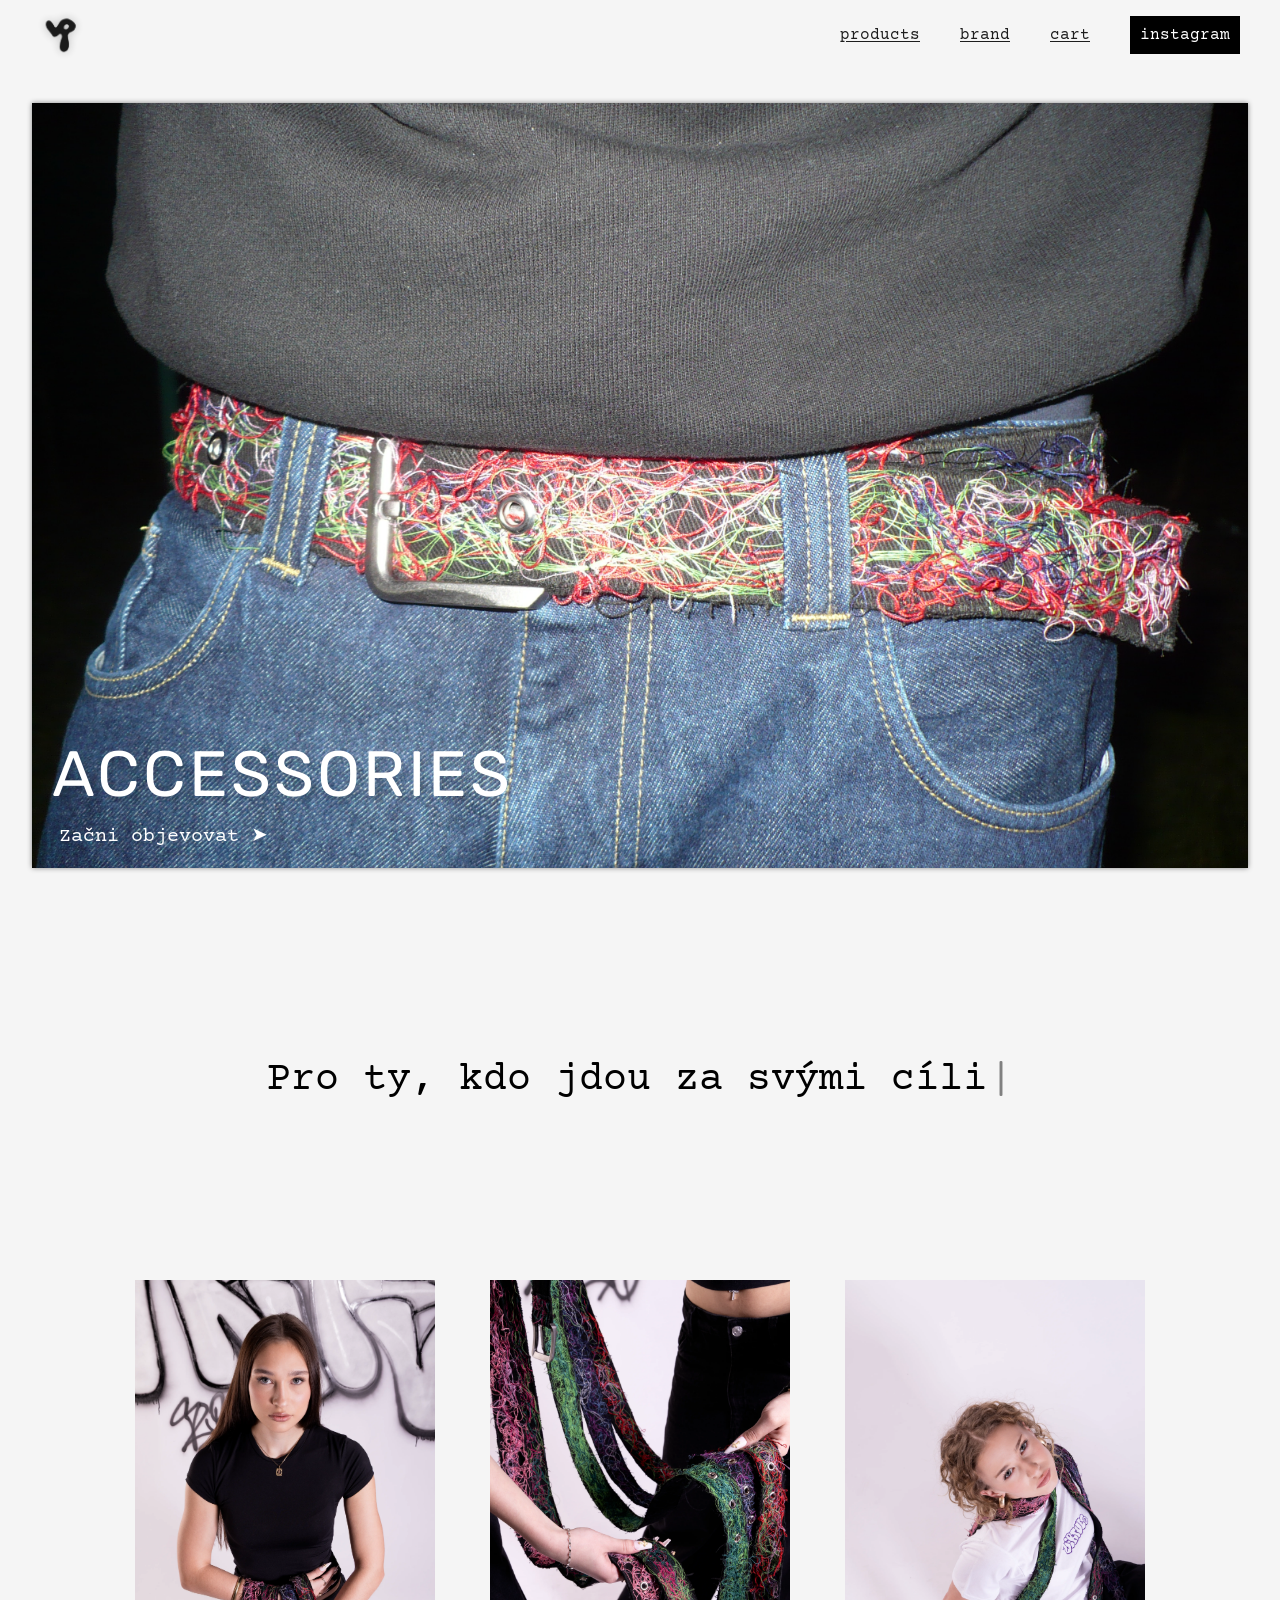
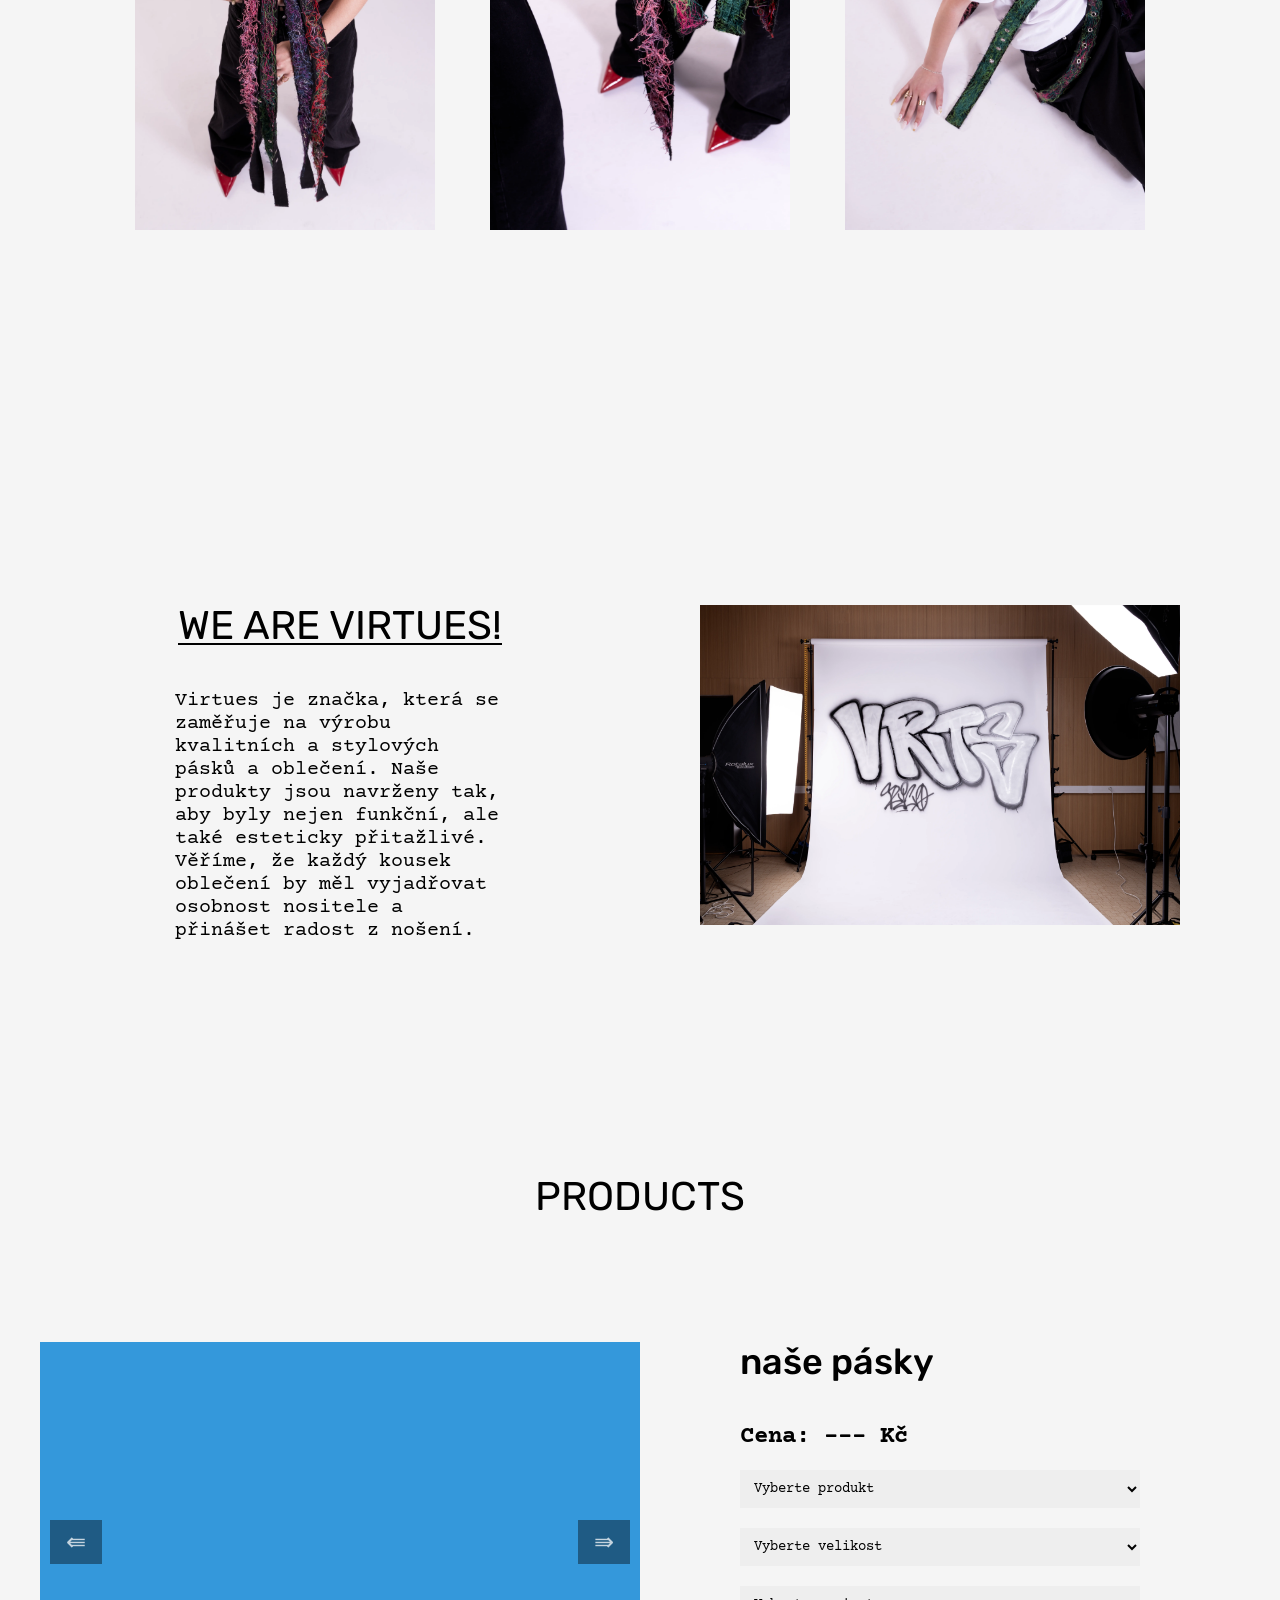
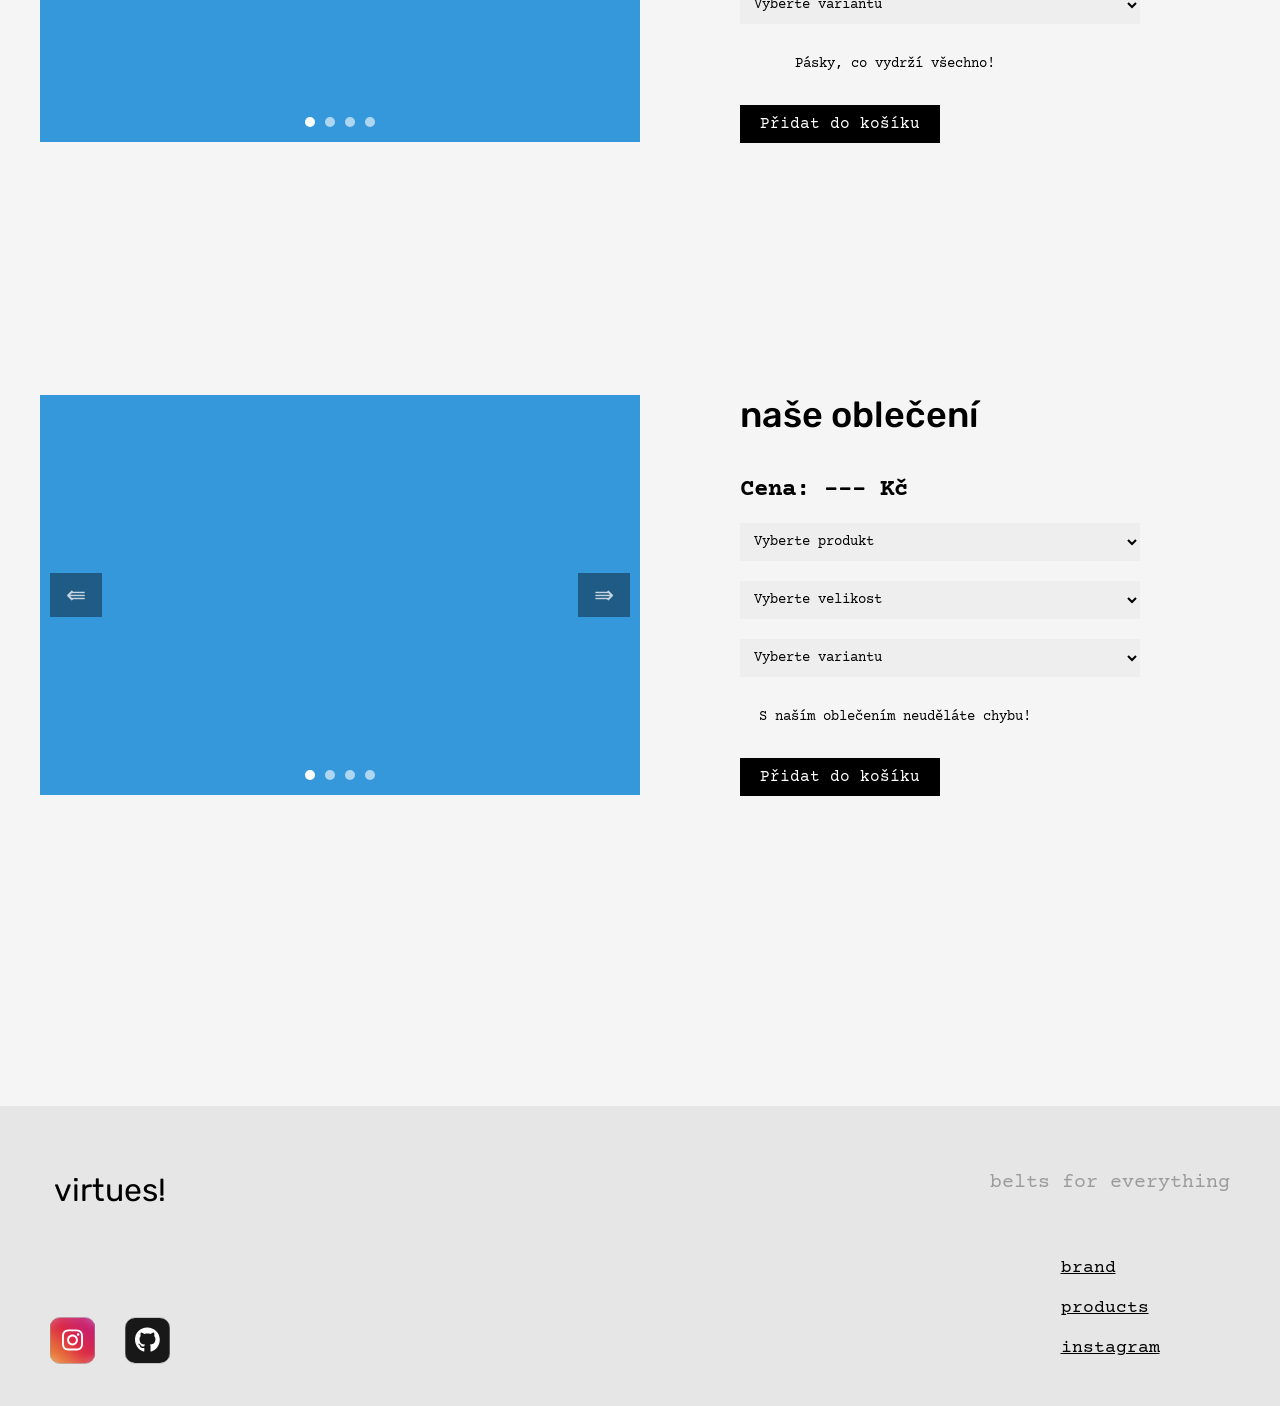
==== index.html @ 1f906133 "dfdfas" ====
<!DOCTYPE html>
<html lang="en">
  <head>
    <meta charset="UTF-8" />
    <meta name="viewport" content="width=device-width, initial-scale=1.0" />
    <link rel="preconnect" href="https://fonts.googleapis.com" />
    <link rel="preconnect" href="https://fonts.gstatic.com" crossorigin />
    <link
      href="https://fonts.googleapis.com/css2?family=Courier+Prime:ital,wght@0,400;0,700;1,400;1,700&family=Rubik:ital,wght@0,300..900;1,300..900&display=swap"
      rel="stylesheet"
    />
    <link rel="stylesheet" href="style.css" />
    <link rel="stylesheet" href="response.css" />
    <title>vrts</title>
  </head>
  <body>
    <nav>
      <ul>
        <li class="logo_nav">
          <a href="#">
            <img src="images/nav_logo.png" alt="nav_logo" />
          </a>
        </li>
        <div class="hamburger">
          <span></span><span></span><span></span>
          <input type="checkbox" name="" id="" />
        </div>
        <div class="links">
          <div>
            <li><a href="#products">products</a></li>
            <li><a href="#about_text">brand</a></li>
            <li><a href="cart.html">cart</a></li>
            <li class="nav_instagram">
              <a href="https://www.instagram.com/virtues.cloth/" target="_blank"
                >instagram</a
              >
            </li>
          </div>
        </div>
      </ul>
    </nav>

    <div class="hero">
      <div class="hero_content">
        <h1>ACCESSORIES</h1>
        <a href="#">Začni objevovat ➤ </a>
      </div>
    </div>

    <div id="typewriter-container">
      <span id="typewriter"></span><span id="cursor">|</span>
    </div>

    <div class="photos">
      <div class="photos_items">
        <div class="item item1">
          <link rel="preload" as="image" href="/images/photos2.webp" />
        </div>
        <div class="item item2">
          <link rel="preload" as="image" href="/images/photos1.webp" />
        </div>
        <div class="item item3">
          <link rel="preload" as="image" href="/images/photos3.webp" />
        </div>
      </div>
    </div>

    <div class="about" id="about_text">
      <div class="about_text">
        <h2>WE ARE VIRTUES!</h2>
        <p>
          Virtues je značka, která se zaměřuje na výrobu kvalitních a stylových
          pásků a oblečení. Naše produkty jsou navrženy tak, aby byly nejen
          funkční, ale také esteticky přitažlivé. Věříme, že každý kousek
          oblečení by měl vyjadřovat osobnost nositele a přinášet radost z
          nošení.
        </p>
      </div>
      <div class="about_photo">
        <img src="images/about1.webp" alt="about_img">
      </div>
    </div>

    <div class="products" id="products">
      <h2>PRODUCTS</h2>

      <!-- PRODUCT 1: ACCESORIES -->
      <div class="product_card">
        <div class="carousel-wrapper">
          <div class="acc_carousel">
            <div class="acc_photo acc_photo1"></div>
            <div class="acc_photo acc_photo2"></div>
            <div class="acc_photo acc_photo3"></div>
            <div class="acc_photo acc_photo4"></div>
          </div>

          <button class="acc-carousel-btn prev">⇚</button>
          <button class="acc-carousel-btn next">⇛</button>

          <div class="acc-carousel-dots"></div>
        </div>

        <form class="accessories_others">
          <h3>naše pásky</h3>
          <h4><strong>Cena:</strong> --- Kč</h4>

          <select class="select" required>
            <option value="" disabled selected hidden>Vyberte produkt</option>
            <option value="Pásek 1">Pásek 1</option>
            <option value="Pásek 2">Pásek 2</option>
          </select>

          <select class="select" required>
            <option value="" disabled selected hidden>Vyberte velikost</option>
            <option value="s">S</option>
            <option value="m">M</option>
            <option value="l">L</option>
          </select>

          <select class="select" required>
            <option value="" disabled selected hidden>Vyberte variantu</option>
            <option value="cerna">Černá</option>
            <option value="">Bílá</option>
            <option value="">Speciál</option>
          </select>

          <p>Pásky, co vydrží všechno!</p>

          <button class="add_to_cart" type="submit">Přidat do košíku</button>
        </form>
      </div>

      <!-- PRODUCT 2: CLOTHES -->
      <div class="product_card">
        <div class="carousel-wrapper">
          <div class="cloth_carousel">
            <div class="cloth_photo cloth_photo1"></div>
            <div class="cloth_photo cloth_photo2"></div>
            <div class="cloth_photo cloth_photo3"></div>
            <div class="cloth_photo cloth_photo4"></div>
          </div>

          <button class="cloth-carousel-btn prev">⇚</button>
          <button class="cloth-carousel-btn next">⇛</button>

          <div class="cloth-carousel-dots"></div>
        </div>

        <form class="accessories_others">
          <h3>naše oblečení</h3>
          <h4><strong>Cena:</strong> --- Kč</h4>

          <select class="select" required>
            <option value="" disabled selected hidden>Vyberte produkt</option>
            <option value="Tričko 1">Tričko 1</option>
            <option value="Mikina 1">Mikina 1</option>
          </select>

          <select class="select" required>
            <option value="" disabled selected hidden>Vyberte velikost</option>
            <option value="s">S</option>
            <option value="m">M</option>
            <option value="l">L</option>
          </select>

          <select class="select" required>
            <option value="" disabled selected hidden>Vyberte variantu</option>
            <option value="cerna">Černá</option>
            <option value="bila">Bílá</option>
            <option value="special">Speciál</option>
          </select>

          <p>S naším oblečením neuděláte chybu!</p>

          <button class="add_to_cart" type="submit">Přidat do košíku</button>
        </form>
      </div>
    </div>

    <a href="cart.html" class="cart" id="cart">
      <div class="cart_icon">
        <img src="images/shopping_basket.svg" alt="shopping_cart" />
      </div>
      <div class="cart_counter" id="cartCounter">0 položek</div>
    </a>

    <footer>
      <div class="footer_left">
        <h1>virtues!</h1>
        <div class="footer_left_socials">

          <a href="https://www.instagram.com/virtues.cloth/" class="Btn" target="_blank">
            <span class="svgContainer">
              <svg fill="white" class="svgIcon" viewBox="0 0 448 512" height="1.5em" xmlns="http://www.w3.org/2000/svg"><path d="M224.1 141c-63.6 0-114.9 51.3-114.9 114.9s51.3 114.9 114.9 114.9S339 319.5 339 255.9 287.7 141 224.1 141zm0 189.6c-41.1 0-74.7-33.5-74.7-74.7s33.5-74.7 74.7-74.7 74.7 33.5 74.7 74.7-33.6 74.7-74.7 74.7zm146.4-194.3c0 14.9-12 26.8-26.8 26.8-14.9 0-26.8-12-26.8-26.8s12-26.8 26.8-26.8 26.8 12 26.8 26.8zm76.1 27.2c-1.7-35.9-9.9-67.7-36.2-93.9-26.2-26.2-58-34.4-93.9-36.2-37-2.1-147.9-2.1-184.9 0-35.8 1.7-67.6 9.9-93.9 36.1s-34.4 58-36.2 93.9c-2.1 37-2.1 147.9 0 184.9 1.7 35.9 9.9 67.7 36.2 93.9s58 34.4 93.9 36.2c37 2.1 147.9 2.1 184.9 0 35.9-1.7 67.7-9.9 93.9-36.2 26.2-26.2 34.4-58 36.2-93.9 2.1-37 2.1-147.8 0-184.8zM398.8 388c-7.8 19.6-22.9 34.7-42.6 42.6-29.5 11.7-99.5 9-132.1 9s-102.7 2.6-132.1-9c-19.6-7.8-34.7-22.9-42.6-42.6-11.7-29.5-9-99.5-9-132.1s-2.6-102.7 9-132.1c7.8-19.6 22.9-34.7 42.6-42.6 29.5-11.7 99.5-9 132.1-9s102.7-2.6 132.1 9c19.6 7.8 34.7 22.9 42.6 42.6 11.7 29.5 9 99.5 9 132.1s2.7 102.7-9 132.1z"></path></svg>
            </span>
            <span class="BG"></span>
          </a>

          <a href="#" class="social-link">
            <span class="icon-wrapper">
            <svg fill="white" viewBox="0 0 496 512" height="1.6em">
            <path d="M165.9 397.4c0 2-2.3 3.6-5.2 3.6-3.3.3-5.6-1.3-5.6-3.6 0-2 2.3-3.6 5.2-3.6 3-.3 5.6 1.3 5.6 3.6zm-31.1-4.5c-.7 2 1.3 4.3 4.3 4.9 2.6 1 5.6 0 6.2-2s-1.3-4.3-4.3-5.2c-2.6-.7-5.5.3-6.2 2.3zm44.2-1.7c-2.9.7-4.9 2.6-4.6 4.9.3 2 2.9 3.3 5.9 2.6 2.9-.7 4.9-2.6 4.6-4.6-.3-1.9-3-3.2-5.9-2.9zM244.8 8C106.1 8 0 113.3 0 252c0 110.9 69.8 205.8 169.5 239.2 12.8 2.3 17.3-5.6 17.3-12.1 0-6.2-.3-40.4-.3-61.4 0 0-70 15-84.7-29.8 0 0-11.4-29.1-27.8-36.6 0 0-22.9-15.7 1.6-15.4 0 0 24.9 2 38.6 25.8 21.9 38.6 58.6 27.5 72.9 20.9 2.3-16 8.8-27.1 16-33.7-55.9-6.2-112.3-14.3-112.3-110.5 0-27.5 7.6-41.3 23.6-58.9-2.6-6.5-11.1-33.3 2.6-67.9 20.9-6.5 69 27 69 27 20-5.6 41.5-8.5 62.8-8.5s42.8 2.9 62.8 8.5c0 0 48.1-33.6 69-27 13.7 34.7 5.2 61.4 2.6 67.9 16 17.7 25.8 31.5 25.8 58.9 0 96.5-58.9 104.2-114.8 110.5 9.2 7.9 17 22.9 17 46.4 0 33.7-.3 75.4-.3 83.6 0 6.5 4.6 14.4 17.3 12.1C428.2 457.8 496 362.9 496 252 496 113.3 383.5 8 244.8 8zM97.2 352.9c-1.3 1-1 3.3.7 5.2 1.6 1.6 3.9 2.3 5.2 1 1.3-1 1-3.3-.7-5.2-1.6-1.6-3.9-2.3-5.2-1zm-10.8-8.1c-.7 1.3.3 2.9 2.3 3.9 1.6 1 3.6.7 4.3-.7.7-1.3-.3-2.9-2.3-3.9-2-.6-3.6-.3-4.3.7zm32.4 35.6c-1.6 1.3-1 4.3 1.3 6.2 2.3 2.3 5.2 2.6 6.5 1 1.3-1.3.7-4.3-1.3-6.2-2.2-2.3-5.2-2.6-6.5-1zm-11.4-14.7c-1.6 1-1.6 3.6 0 5.9 1.6 2.3 4.3 3.3 5.6 2.3 1.6-1.3 1.6-3.9 0-6.2-1.4-2.3-4-3.3-5.6-2z"></path>
            </svg>
            </span>
            <span class="background-accent"></span>
          </a>


        </div>
      </div>

      <div class="footer_right">
        <h2>belts for everything</h2>

        <div class="footer_right_links">
          <a href="#">brand</a>
          <a href="#">products</a>
          <a href="https://www.instagram.com/virtues.cloth/">instagram</a>
        </div>
      </div>
    </footer>

  <script src="scripts/script.js"></script>
  </body>
</html>
---- style.css ----
html {
    scroll-behavior: smooth;
    scroll-padding-top: 250px;
}

body {
    margin: 0;
    padding: 0;
    box-sizing: border-box;
    background-color: #f5f5f5;
    font-family: "Courier Prime", monospace;
    overflow-x: hidden;
    z-index: 998;
    user-select: none;
}

nav {
  display: flex;
  align-items: center;
  position: fixed;
  width: 100%;
  height: 70px;
  z-index: 999;
  background-color: #f5f5f5; 
  transition: background-color 0.3s ease;   
}


nav ul {
    display: flex;
    align-items: center;
    justify-content: space-between;
    gap: 40px;
    list-style: none;
    width: 100%;
    padding: 10px 20px;
    margin-right: 20px;
    margin-left: 20px;
}

nav ul > .links > div {
    display: flex;
    align-items: center;
    gap: 40px;
    list-style: none;
}


nav ul > .hamburger {
    flex-direction: column;
    gap: 4px;
    width: 30px;
    align-items: center;
    display: none;
    position: relative;
}

nav ul > .hamburger > span {
    height: 2px;
    width:100%;
    background-color: #000;
    border-radius: 1px;
    transition: all .45s ease;
}

nav ul > .hamburger:has(input:checked) > span:first-child {
    transform: translateY(6px) rotate(135deg);
}

nav ul > .hamburger:has(input:checked) > span:nth-child(2) {
    width: 0px;
    opacity: 0;
}

nav ul > .hamburger:has(input:checked) > span:nth-child(3) {
    transform: translateY(-6px) rotate(-135deg);
    opacity: 0.8;
}

nav ul > .hamburger > input {
    position: absolute;
    top:0;left:0;height: 100%;width: 100%;
    opacity: 0;
}

.hamburger:has(input:checked) ~ .links {
    max-height: 100vh;
}

nav li a {
    color: #1d1d1d;
    font-size: 1rem;
    text-decoration-thickness: 1px;
    text-underline-offset: 2px;
}

nav li a:hover {
    color: #222;
    transition: 0.3s ease-in-out;
}

.logo_nav img {
    width: 45px;
    height: 45px;
    opacity: 0.9;
    filter: drop-shadow(0 0 5px rgba(0, 0, 0, 0.24));
}

.logo_nav img:hover {
    opacity: 1;
    transition: 0.5s ease;
    filter: drop-shadow(0 0 5px rgba(0, 0, 0, 0.594));
}

.nav_instagram a {
    background-color: black;
    color: white;
    text-decoration: none;
    padding: 10px;
}

.nav_instagram a:hover {
    background-color: #222;
    color: #fff;
    transition: 0.3s ease-in-out;
}


.hero {
    height: 100vh;
    width: 100%;
    display: flex;
    flex-direction: column;
    align-items: center;
    justify-content: center;
}

.hero_content {
    background: url("/images/hero.JPG");
    height: 85vh;
    width: 95%;
    margin-top: 70px;
    background-size: cover;
    background-repeat: no-repeat;
    background-position: center;
    display: flex;
    flex-direction: column;
    justify-content: end;
    gap: 10px;
    animation-name: fadeIn_up;
    animation-timing-function: ease;
    animation-duration: 1s;
    box-shadow: 0 0px 5px rgba(0, 0, 0, 0.459);
    z-index: 2;
    position: relative;
}

.hero_content h1 {
    color: white;
    text-shadow: 5px 5px 5px rgba(0, 0, 0, 0.148);
    font-size: 64px;
    margin-top: 20px;
    margin-left: 20px;
    margin-bottom: 0;
    font-family: "Rubik", sans-serif;
    font-weight: 400;
    letter-spacing: 3px;
}

.hero_content a {
    position: relative;
    color: white;
    font-size: 20px;
    margin-left: 25px;
    padding-right: 2px;
    padding-left: 2px;
    text-decoration: none;
    font-family: "Courier Prime", monospace;
    font-weight: 400;
    margin-bottom: 20px;
    display: inline-block;
    width: fit-content;
}

.hero_content a::after {
    content: "";
    position: absolute;
    left: 0;
    bottom: -4px;
    width: 100%;
    height: 2px;
    background-color: white;
    transform: scaleX(0);
    transform-origin: left;
    transition: transform 0.3s ease;
}

.hero_content a:hover::after {
    transform: scaleX(1);
}

@keyframes fadeIn_up {
    from {
        opacity: 0;
        transform: translateY(20px);
    }
    90% {
        opacity: 0.9;
        transform: translateY(0);
    }
    to {
        opacity: 1;
    }
}

#typewriter-container {
  font-size: 40px;
  white-space: pre;
  display: flex;
  align-items: center;
  justify-content: center;
  height: 40vh;
}

#cursor {
  margin-left: 2px;
  animation: blink 0.8s step-end infinite;
  user-select: none;
  color: gray;
}

.photos {
  display: flex;
  width: 100%;
  justify-content: center;
  align-items: center;
  margin-bottom: 200px;
}

.photos_items {
  display: flex;
  justify-content: center;
  align-items: center;
  gap: 55px;
  margin: 20px 0 20px 0;
}

.item {
  height: 800px;
  width: 500px;    
  transition: .3s ease;
  border: none;
}

.item:hover {
  box-shadow: 10px 10px 0 black;
  transform: translateY(-5px) translateX(-5px);
}

.item1 {
  background: url('images/photos2.webp');
  background-size: cover;
  background-position: center;
}

.item2 {
  background: url('/images/photos1.webp');
  background-size: cover;
  background-position: center;
}

.item3 {
  background: url('/images/photos3.webp');
  background-size: cover;
  background-position: center;
}

.about {
  display: flex;
  justify-content: center;
  align-items: center;
  height: 70vh;
  padding: 0 40px;
}

.about_text {
  flex: 1;
  width: 45%;
  display: flex;
  flex-direction: column;
  align-items: center;
  margin: 0;
}

.about_text p {
  width: 55%;
  font-size: 20px;
  position: relative;
}

.about_text h2 {
  font-family: "Rubik", sans-serif;
  font-weight: 400;
  font-size: 40px;
  margin-bottom: 20px;
  text-decoration: underline;
  text-decoration-thickness: 2px;
  text-underline-offset: 4px;
  position: relative;
}

.about_photo {
  flex: 1;
  width: 45%;
  z-index: 1;
  display: flex;
  justify-content: center;
  align-items: center;

}

.about_photo img {
  width: 80%;
  height: auto;
  z-index: 1;
}

.products {
  display: flex;
  flex-direction: column;
  align-items: center;
  padding: 60px 20px;
}

.products h2 {
  font-family: "Rubik", sans-serif;
  font-weight: 400;
  font-size: 40px;
  margin-bottom: 120px;
  text-align: center;
  position: relative;
  z-index: 1;
}

.product_card {
  display: flex;
  justify-content: space-around;
  align-items: center;
  flex-wrap: wrap;
  gap: 100px;
  width: 100%;
  max-width: 1200px;
  margin-bottom: 250px;
}

.carousel-wrapper {
  flex: 1 1 400px;
  overflow: hidden;
  position: relative;
}

.accessories_carousel {
  display: flex;
  transition: transform 0.5s ease-in-out;
  width: 400%;
}

.photo {
  flex: 0 0 100%;
  height: 400px;
  background-size: cover;
  background-position: center;
}

.photo1 { background-color: #3498db; }
.photo2 { background-color: #2ecc71; }
.photo3 { background-color: #e74c3c; }
.photo4 { background-color: #9b59b6; }

.carousel-btn {
  position: absolute;
  top: 50%;
  transform: translateY(-50%);
  font-size: 1.5em;
  color: rgba(255, 255, 255, 0.74);
  background: rgba(0, 0, 0, 0.4);
  border: none;
  padding: 0.5rem 1rem;
  cursor: pointer;
  z-index: 10;
}

.carousel-btn:hover {
    color: white;
    transition: .2s ease;
    background-color: rgba(0, 0, 0, 0.511);
}

.carousel-btn.prev { left: 10px; }
.carousel-btn.next { right: 10px; }


.carousel-dots {
  position: absolute;
  bottom: 10px;
  width: 100%;
  text-align: center;
  z-index: 10;
}

.carousel-dots span {
  display: inline-block;
  width: 10px;
  height: 10px;
  margin: 0 5px;
  background-color: rgba(255, 255, 255, 0.6);
  border-radius: 50%;
  cursor: pointer;
  transition: background-color 0.3s ease;
}

.carousel-dots span.active {
  background-color: white;
}

.accessories_others {
  flex: 1 1 300px;
  display: flex;
  flex-direction: column;
  gap: 20px;
  font-family: "Courier Prime", monospace;
}

.accessories_others h3 {
  font-family: "Rubik", sans-serif;
  font-size: 36px;
  font-weight: 500;
  text-transform: lowercase;
  text-decoration-thickness: 2px;
  text-underline-offset: 4px;
  margin: 0;
  margin-bottom: 20px;
}

.accessories_others h4 {
  font-size: 24px;
  font-weight: bold;
  margin: 0;
}

.accessories_others select {
  padding: 10px;
  background-color: #eee;
  border: none;
  font-size: 14px;
  font-family: "Courier Prime", monospace;
  max-width: 400px;
}

.accessories_others p {
  font-size: 14px;
  max-width: 300px;
  line-height: 1.5;
  margin: 0;
  margin: 10px 0 10px 5px;
  text-align: center;
}

.add_to_cart {
  background-color: black;
  color: white;
  font-family: "Courier Prime", monospace;
  font-size: 16px;
  padding: 10px 20px;
  border: none;
  cursor: pointer;
  width: fit-content;
  transition: background-color 0.3s ease;
}

.add_to_cart:hover {
  background-color: #222;
}

.acc_carousel {
  display: flex;
  transition: transform 0.5s ease-in-out;
  width: 400%;
}

.acc_photo {
  flex: 0 0 100%;
  height: 400px;
  background-size: cover;
  background-position: center;
}

.acc_photo1 { background-color: #3498db; }
.acc_photo2 { background-color: #2ecc71; }
.acc_photo3 { background-color: #e74c3c; }
.acc_photo4 { background-color: #9b59b6; }

.acc-carousel-btn {
  position: absolute;
  top: 50%;
  transform: translateY(-50%);
  font-size: 1.5em;
  color: rgba(255, 255, 255, 0.74);
  background: rgba(0, 0, 0, 0.4);
  border: none;
  padding: 0.5rem 1rem;
  cursor: pointer;
  z-index: 10;
}

.acc-carousel-btn:hover {
  color: white;
  transition: .2s ease;
  background-color: rgba(0, 0, 0, 0.511);
}

.acc-carousel-btn.prev { left: 10px; }
.acc-carousel-btn.next { right: 10px; }

.acc-carousel-dots {
  position: absolute;
  bottom: 10px;
  width: 100%;
  text-align: center;
  z-index: 10;
}

.acc-carousel-dots span {
  display: inline-block;
  width: 10px;
  height: 10px;
  margin: 0 5px;
  background-color: rgba(255, 255, 255, 0.6);
  border-radius: 50%;
  cursor: pointer;
  transition: background-color 0.3s ease;
}

.acc-carousel-dots span.active {
  background-color: white;
}


.cloth_carousel {
  display: flex;
  transition: transform 0.5s ease-in-out;
  width: 400%;
}

.cloth_photo {
  flex: 0 0 100%;
  height: 400px;
  background-size: cover;
  background-position: center;
}

.cloth_photo1 { background-color: #3498db; }
.cloth_photo2 { background-color: #2ecc71; }
.cloth_photo3 { background-color: #e74c3c; }
.cloth_photo4 { background-color: #9b59b6; }

.cloth-carousel-btn {
  position: absolute;
  top: 50%;
  transform: translateY(-50%);
  font-size: 1.5em;
  color: rgba(255, 255, 255, 0.74);
  background: rgba(0, 0, 0, 0.4);
  border: none;
  padding: 0.5rem 1rem;
  cursor: pointer;
  z-index: 10;
}

.cloth-carousel-btn:hover {
  color: white;
  transition: .2s ease;
  background-color: rgba(0, 0, 0, 0.511);
}

.cloth-carousel-btn.prev { left: 10px; }
.cloth-carousel-btn.next { right: 10px; }

.cloth-carousel-dots {
  position: absolute;
  bottom: 10px;
  width: 100%;
  text-align: center;
  z-index: 10;
}

.cloth-carousel-dots span {
  display: inline-block;
  width: 10px;
  height: 10px;
  margin: 0 5px;
  background-color: rgba(255, 255, 255, 0.6);
  border-radius: 50%;
  cursor: pointer;
  transition: background-color 0.3s ease;
}

.cloth-carousel-dots span.active {
  background-color: white;
}

.cart {
  display: none;
  display: flex;
  align-items: center;
  justify-content: center;
  width: 60px;
  height: 60px;
  background-color: #eaeaea;
  overflow: hidden;
  text-decoration: none;
  cursor: pointer;
  box-shadow: 0 2px 100px rgba(0, 0, 0, 0.055);
  position: fixed;
  z-index: 999;
  top: 90%;
  right: 5px;
  transform: translate(0, -50%);
  transition: all .3s ease;
  border: 2px solid rgba(69, 69, 69, 0.114);
}

.cart a {
  text-decoration: none;
  color: inherit;
}


.cart:hover {
  width: 120px;
  justify-content: flex-start; 
  gap: 10px;
  padding: 0 20px;
}

.cart_icon {
  display: flex;
  align-items: center;
  justify-content: center;
}

.cart_icon img {
  width: 24px;
  height: 24px;
  transition: transform 0.3s ease;
}

.cart_counter { 
  font-size: 15px;
  color: #333;
  display: none;          
  white-space: nowrap;
  text-decoration: none;
}

.cart:hover .cart_counter {
  display: block;
}

#cart {
  opacity: 0;
  pointer-events: none;
  transition: all 0.5s ease;
}

#cart.visible {
  opacity: 1;
  pointer-events: auto;
}

footer {
  height: 300px;
  width: 100%;
  background-color: #e6e6e6;
  display: flex;
  flex-direction: row;
  justify-content: space-between;
}

.footer_left {
  display: flex;
  flex-direction: column;
  justify-content: space-around;
  align-items: center;
  margin-left: 50px;
}

.footer_left h1 {
  font-size: 32px;
  font-family: "Rubik", sans-serif;
  font-weight: 400;
}

.footer_left_socials {
  display: flex;
  gap: 30px;
}

.Btn {
  width: 45px;
  height: 45px;
  z-index: 1001;
  display: flex;
  align-items: center;
  justify-content: center;
  border: none;
  background-color: transparent;
  position: relative;
  border-radius: 7px;
  cursor: pointer;
  transition: all .3s;
}

.svgContainer {
  width: 100%;
  height: 100%;
  display: flex;
  align-items: center;
  justify-content: center;
  background-color: transparent;
  backdrop-filter: blur(4px);
  letter-spacing: 0.8px;
  border-radius: 10px;
  transition: all .3s;
  border: 1px solid rgba(156, 156, 156, 0.466);
}

.BG {
  position: absolute;
  content: "";
  width: 100%;
  height: 100%;
  background: #f09433;
  background: -moz-linear-gradient(45deg, #f09433 0%, #e6683c 25%, #dc2743 50%, #cc2366 75%, #bc1888 100%);
  background: -webkit-linear-gradient(45deg, #f09433 0%,#e6683c 25%,#dc2743 50%,#cc2366 75%,#bc1888 100%);
  background: linear-gradient(45deg, #f09433 0%,#e6683c 25%,#dc2743 50%,#cc2366 75%,#bc1888 100%);
  filter: progid:DXImageTransform.Microsoft.gradient( startColorstr='#f09433', endColorstr='#bc1888',GradientType=1 );
  z-index: -1;
  border-radius: 9px;
  pointer-events: none;
  transition: all .3s;
}

.Btn:hover .BG {
  transform: rotate(35deg);
  transform-origin: bottom;
}

.Btn:hover .svgContainer {
  background-color: rgba(156, 156, 156, 0.466);
}

.social-link {
  width: 45px;
  height: 45px;
  display: flex;
  align-items: center;
  z-index: 1001;
  justify-content: center;
  border: none;
  background-color: transparent;
  position: relative;
  border-radius: 7px;
  cursor: pointer;
  transition: all 0.3s;
  text-decoration: none; /* Odstraní podtržení odkazu */
}

.icon-wrapper {
  width: 100%;
  height: 100%;
  display: flex;
  align-items: center;
  justify-content: center;
  background-color: transparent;
  backdrop-filter: blur(0px);
  letter-spacing: 0.8px;
  border-radius: 10px;
  transition: all 0.3s;
  border: 1px solid rgba(156, 156, 156, 0.466);
}

.background-accent {
  position: absolute;
  content: "";
  width: 100%;
  height: 100%;
  background: #181818;
  z-index: -1;
  border-radius: 10px;
  pointer-events: none;
  transition: all 0.3s;
}

.social-link:hover .background-accent {
  transform: rotate(35deg);
  transform-origin: bottom;
}

.social-link:hover .icon-wrapper {
  background-color: rgba(156, 156, 156, 0.466);
  backdrop-filter: blur(4px);
}


.footer_right {
  display: flex;
  flex-direction: column;
  justify-content: space-evenly;
  align-items: center;
  margin-right: 50px;
}

.footer_right h2 {
  color: #9b9b9b;
  font-size: 20px;
  font-weight: 300;
}

.footer_right_links {
  display: flex;
  flex-direction: column;
  gap: 20px;
}

.footer_right_links a {
  color: #000;
  font-size: 18px;
}

::-webkit-scrollbar {
  width: 3px;             
  height: 12px;  
  margin: 0;
  padding: 0;           
}

::-webkit-scrollbar-track {
  background: #f5f5f5;
}

::-webkit-scrollbar-thumb {
  background-color: #000;   
}

::-webkit-scrollbar-thumb:hover {
  background-color: #555;
}

@media (max-width: 600px) {
  .about {
    flex-direction: column;
    height: auto;
    padding: 20px;
    gap: 20px;
  }

  .about_text, .about_photo {
    width: 100%;
  }

  .about_text h2,
  .products h2 {
    font-size: 24px;
    text-align: center;
    word-break: break-word;
  }

  .about_text p {
    width: 90%;
    font-size: 16px;
  }

  .products h2 {
    margin-bottom: 60px; /* zmenšeno z 120px */
  }

  .product_card {
    flex-direction: column;
    gap: 40px;
    margin-bottom: 150px;
  }

  .accessories_others h3 {
    font-size: 24px;
    text-align: center;
  }

  .accessories_others h4 {
    font-size: 18px;
    text-align: center;
  }

  .accessories_others select {
    width: 90%;
  }

  .add_to_cart {
    width: 100%;
    text-align: center;
  }
}
---- response.css ----
body {
    overflow-x: hidden;
}

@media (max-width: 1024px) {

    nav {
        width: 100%;
    }

    nav ul > .links {
        position: absolute;
        left:0; bottom:0;
        transform: translateY(100%);
        width: 100%;
        max-height: 0px;
        overflow: hidden;
        transition: all ease-in-out .3s;
    }

    nav ul > .links > div {
        padding: 40px 20px;
        flex-direction: column;
        background-color: #f5f5f5e1;
        backdrop-filter: blur(10px);
    }

    nav ul > .hamburger {
        display: flex;
    }

    nav ul {
        justify-content: space-between;
    }

    nav ul a:focus {
        color: #000000;
    }

    nav ul a:hover {
        padding: none;
        border: none;
        background: none;
    }
} 


@media (max-width: 1500px) {
    
    .photos_items {
        width: 90%;
    }

    .item {
        height: 550px;
        width: 300px;
    }
    
    body {
        overflow-x: hidden;
    }
}

@media (max-width: 1024px) {
    .about_text h2 {
        text-align: center;
    }
    .about_text p {
        text-align: center;
    }
    .about_text {
        width: 100%;
    }
    .hero_content {
        height: 80vh;
        width: 90%;
        margin-top: 80px;
        align-items: center;
        justify-content: center;
    }

    .hero_content h1 {
        font-size: 60px;
        align-self: center;
        background-color: #0000007e;
        padding: 10px;
        margin: 0;
    }

    .hero_content a {
        font-size: 35px;
        align-self: center;
        background-color: #0000007e;
        padding: 10px;
        margin: 0;
    }

    #typewriter-container {
        font-size: 35px;
        height: 20vh;
    }

    .photos_items {
        gap: 5px;
        align-self: center;
        width: 90%;
    }

    .item {
        height: 400px;
        width: 300px;
    }

    .products h2 {
        font-size: 40px;
    }

        .about {
        flex-direction: column;
    }

    .about_photo {
        width: 80%;
    }

}

@media (max-width: 840px) {
    .carousel-wrapper {
        width: 20rem;
    }
    .accessories_others {
        margin-left: 200px;
    }
    .hero_content {
        height: 80vh;
        width: 90%;
        margin-top: 80px;
        align-items: center;
        justify-content: center;
    }
    
    .hero_content h1 {
        font-size: 50px;
        align-self: center;
        background-color: #0000007e;
        padding: 10px;
        margin: 0;
    }

    .hero_content a {
        font-size: 30px;
        align-self: center;
        background-color: #0000007e;
        padding: 10px;
        margin: 0;
    }

    #typewriter-container {
        font-size: 30px;
    }

    .photos_items {
        gap: 20px;
        align-self: center;
        flex-direction: column;
    }

    .item {
        height: 400px;
        width: 300px;
    }

    .accessories_others {
        align-items: center;
        margin: 0;
    }

    .products h2 {
        font-size: 32px;
    }
}

@media (max-width: 768px) {
    .hero_content {
        height: 80vh;
        width: 90%;
        margin-top: 80px;
        align-items: center;
        justify-content: center;
    }
    
    .hero_content h1 {
        font-size: 50px;
        align-self: center;
        background-color: #0000007e;
        padding: 10px;
        margin: 0;
    }

    .hero_content a {
        font-size: 30px;
        align-self: center;
        background-color: #0000007e;
        padding: 10px;
        margin: 0;
    }

    #typewriter-container {
        font-size: 30px;
    }

    .photos_items {
        gap: 20px;
        align-self: center;
        flex-direction: column;
    }

    .item {
        height: 400px;
        width: 300px;
    }

    .accessories_others {
        align-items: center;
        margin: 0;
    }

    .products h2 {
        font-size: 32px;
    }
}


@media (max-width: 640px) {
    .hero_content {
        height: 80vh;
        width: 90%;
        margin-top: 100px;
        align-items: center;
        justify-content: center;
    }

    .hero_content h1 {
        font-size: 45px;
        align-self: center;
        background-color: #0000007e;
        padding: 10px;
        margin: 0;
    }

    .hero_content a {
        font-size: 25px;
        align-self: center;
        background-color: #0000007e;
        padding: 10px;
        margin: 0;
    }

    #typewriter-container {
        font-size: 25px;
    }

    .photos_items {
        gap: 10px;
        align-self: center;
        flex-direction: column;
    }

    .item {
        height: 350px;
        width: 250px;
    }

    .products {
        margin-top: 40px;
    }

    .products h2 {
        font-size: 28px;
    }
}


@media (max-width: 475px) {
    .carousel-wrapper {
        width: 17.5rem;
    }
    .hero_content {
        height: 80vh;
        width: 90%;
        margin-top: 100px;
        align-items: center;
        justify-content: center;
    }

    .hero_content h1 {
        font-size: 40px;
        align-self: center;
        background-color: #0000007e;
        padding: 10px;
        margin: 0;
    }

    .hero_content a {
        font-size: 20px;
        align-self: center;
        background-color: #0000007e;
        padding: 10px;
        margin: 0;
    }

    #typewriter-container {
        font-size: 20px;
    }

    .photos_items {
        gap: 10px;
        align-self: center;
        flex-direction: column;
    }

    .item {
        height: 300px;
        width: 200px;
    }

    .products h2 {
        font-size: 24px;
    }
}

@media (max-width: 325px) {
    .carousel-wrapper {
        width: 15rem;
    }
    .hero_content {
        height: 80vh;
        width: 90%;
        margin-top: 100px;
        align-items: center;
        justify-content: center;
    }

    .hero_content h1 {
        font-size: 30px;
        align-self: center;
        background-color: #0000007e;
        padding: 10px;
        margin: 0;
    }

    .hero_content a {
        font-size: 15px;
        align-self: center;
        background-color: #0000007e;
        padding: 10px;
        margin: 0;
    }

    #typewriter-container {
        font-size: 15px;
    }

    .products {
        margin-top: 50px;
    }

    .products h2 {
        font-size: 20px;
    }
}
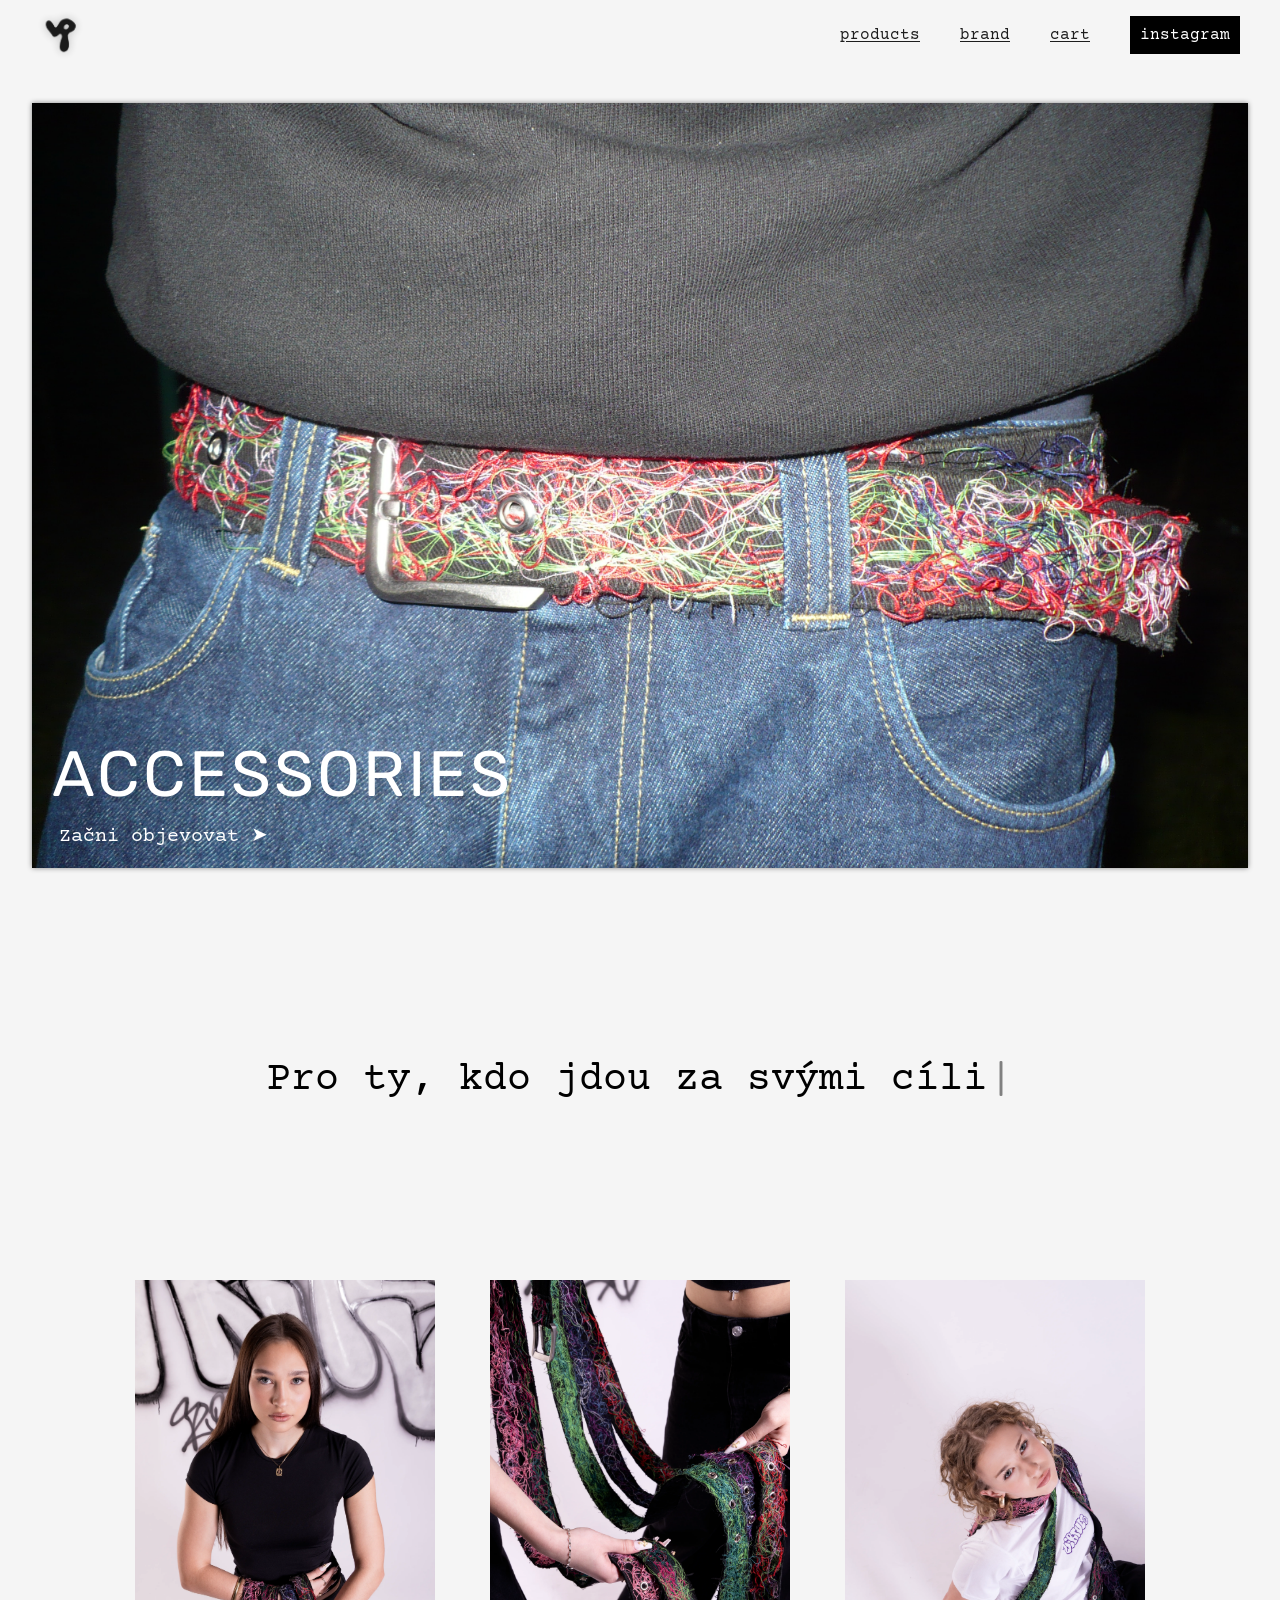
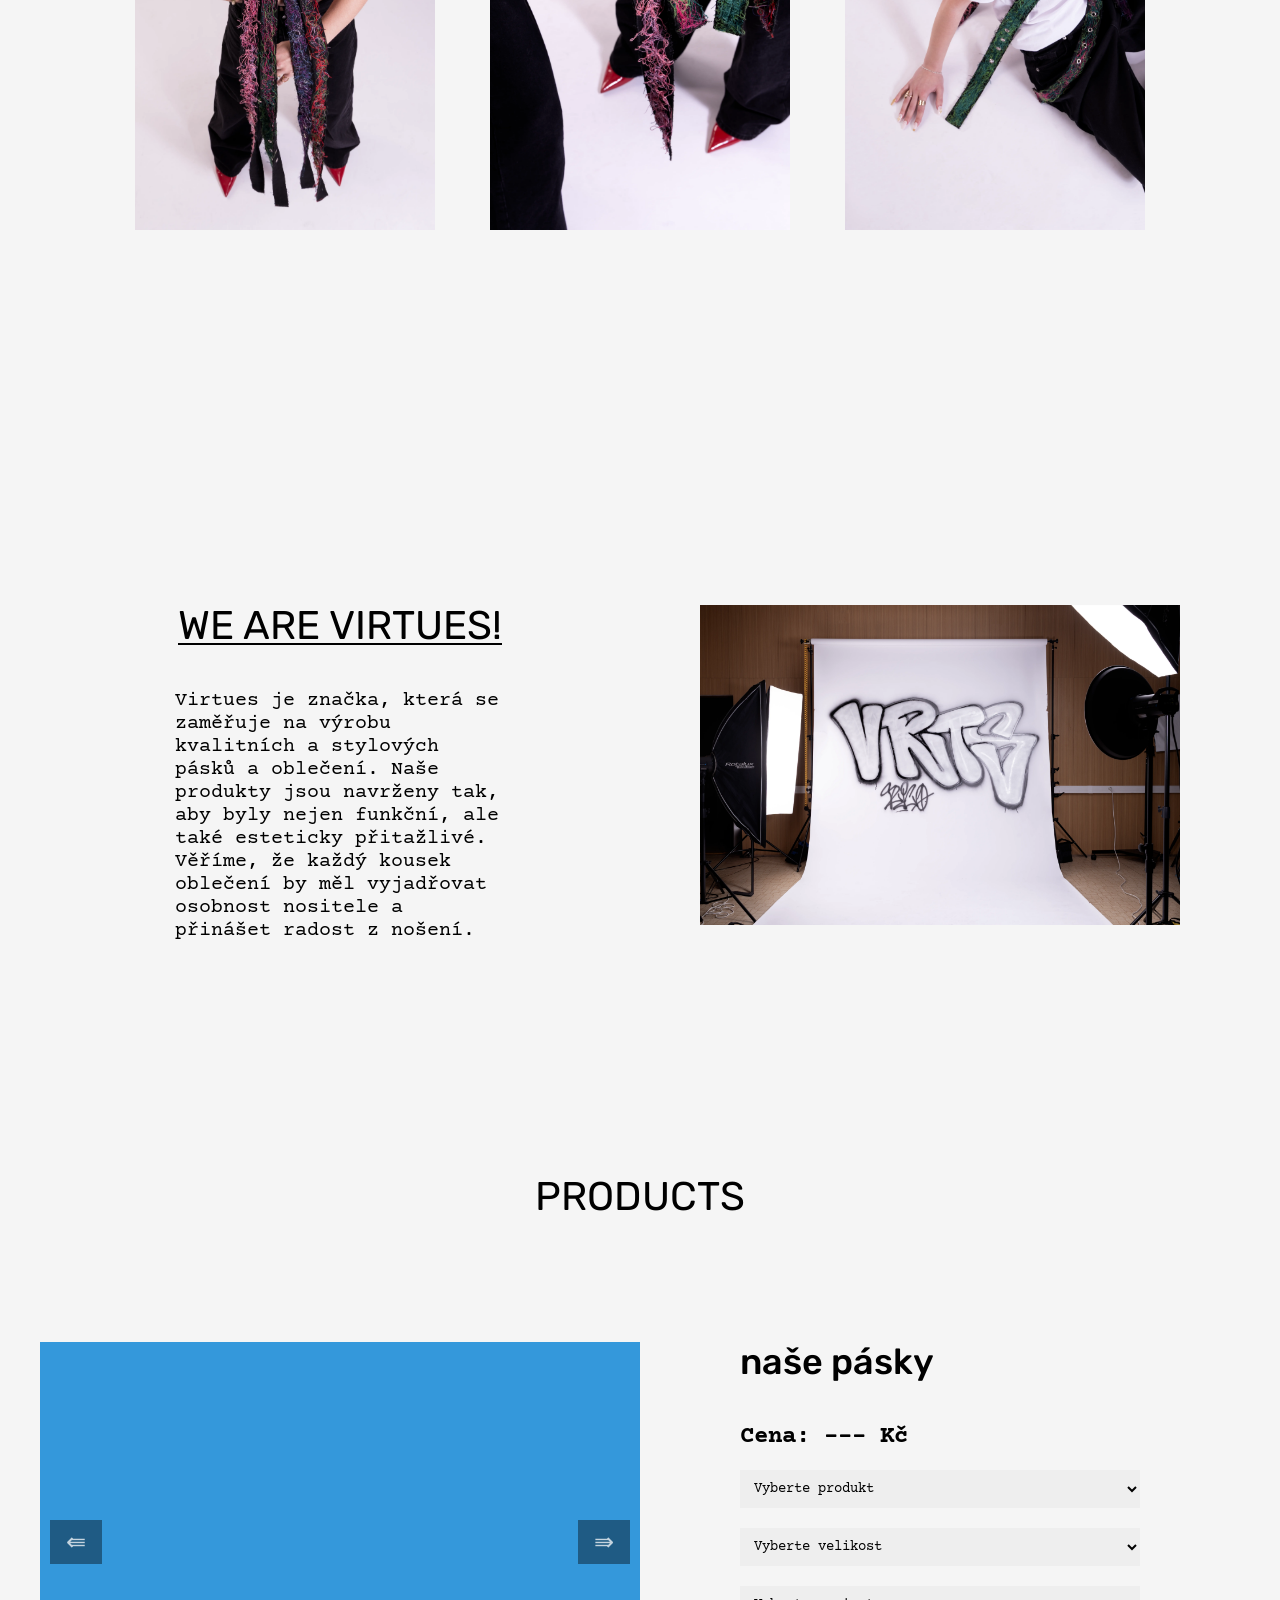
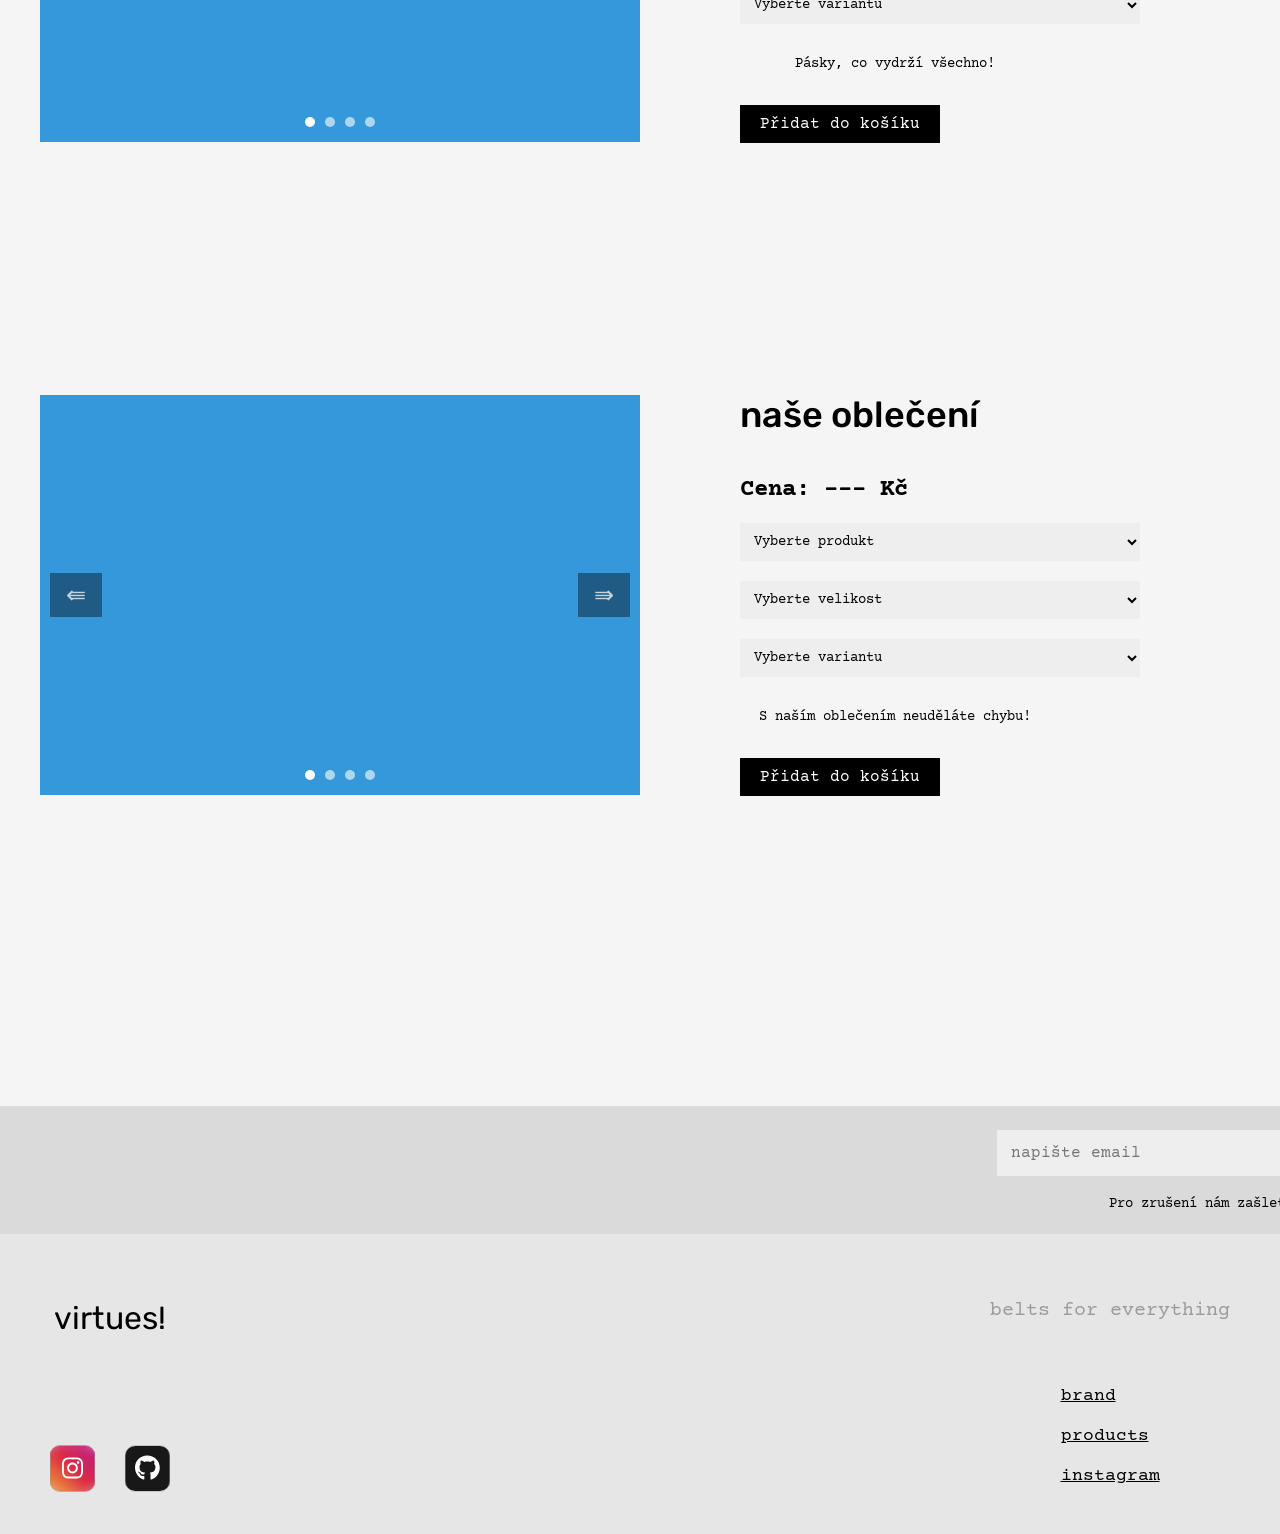
==== commit e807593c: "d" ====
--- a/index.html
+++ b/index.html
@@ -184,6 +184,18 @@
       <div class="cart_counter" id="cartCounter">0 položek</div>
     </a>
 
+    <div class="sub_btn_footer">
+      <p>Receive updates on product drops - delivered right to your inbox!</p>
+      <form id="form1" method="POST">
+        <!-- {% csrf_token %} -->
+        <input type="email" name="email" placeholder="napište email" id="email" required>
+        <button type="submit">subscribe</button>
+        <div class="sub_txt">
+          <p id="context">Pro zrušení nám zašlete zprávu na náš <a href="https://www.instagram.com/virtues.cloth/">instagram</a></p>
+        </div>
+      </form>
+    </div>
+
     <footer>
       <div class="footer_left">
         <h1>virtues!</h1>
--- a/style.css
+++ b/style.css
@@ -857,6 +857,64 @@
   background-color: #555;
 }
 
+.sub_btn_footer {
+  background-color: #dadada;
+  width: 100vw;
+  height: 8rem;
+  display: flex;
+  justify-content: center;
+  align-items: center;
+  gap: 75rem;
+}
+
+.sub_btn_footer p {
+  font-size: 17px;
+}
+
+.sub_btn_footer form {
+  margin-top: 1rem;
+  display: grid;
+  grid-template-columns: auto auto;
+  row-gap: 0.4rem;
+  column-gap: 0.6rem;
+}
+
+.sub_btn_footer form input {
+  padding: 14px;
+  background-color: #eee;
+  border: none;
+  font-size: 16px;
+  font-family: "Courier Prime", monospace;
+  width: 25rem;
+}
+
+.sub_txt {
+  display: flex;
+  justify-content: center;
+  align-items: center;
+  width: 140%;
+}
+
+.sub_txt p {
+  font-size: 14px;
+}
+
+.sub_btn_footer form button {
+  background-color: black;
+  color: white;
+  font-family: "Courier Prime", monospace;
+  font-size: 16px;
+  padding: 12px 24px;
+  border: none;
+  cursor: pointer;
+  width: fit-content;
+  transition: background-color 0.3s ease;
+}
+
+.sub_btn_footer form button:hover {
+  background-color: #222;
+}
+
 @media (max-width: 600px) {
   .about {
     flex-direction: column;
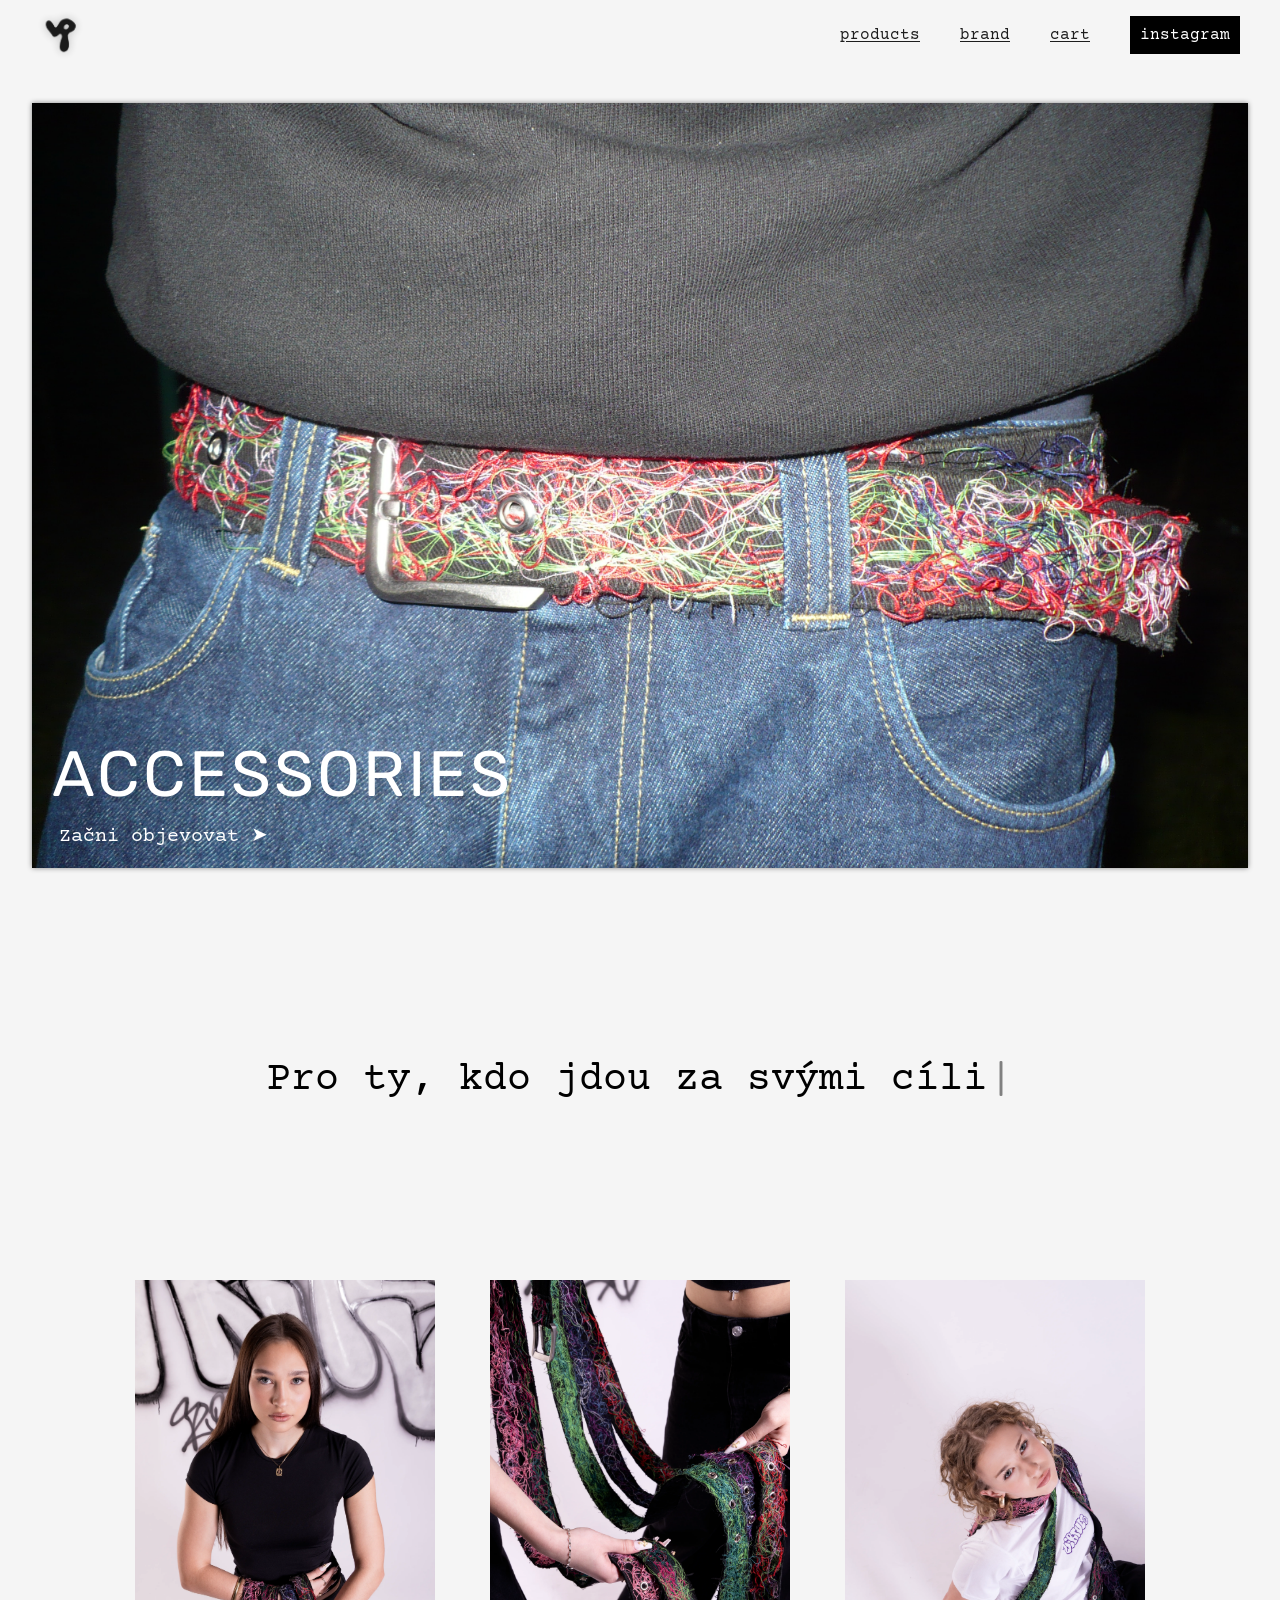
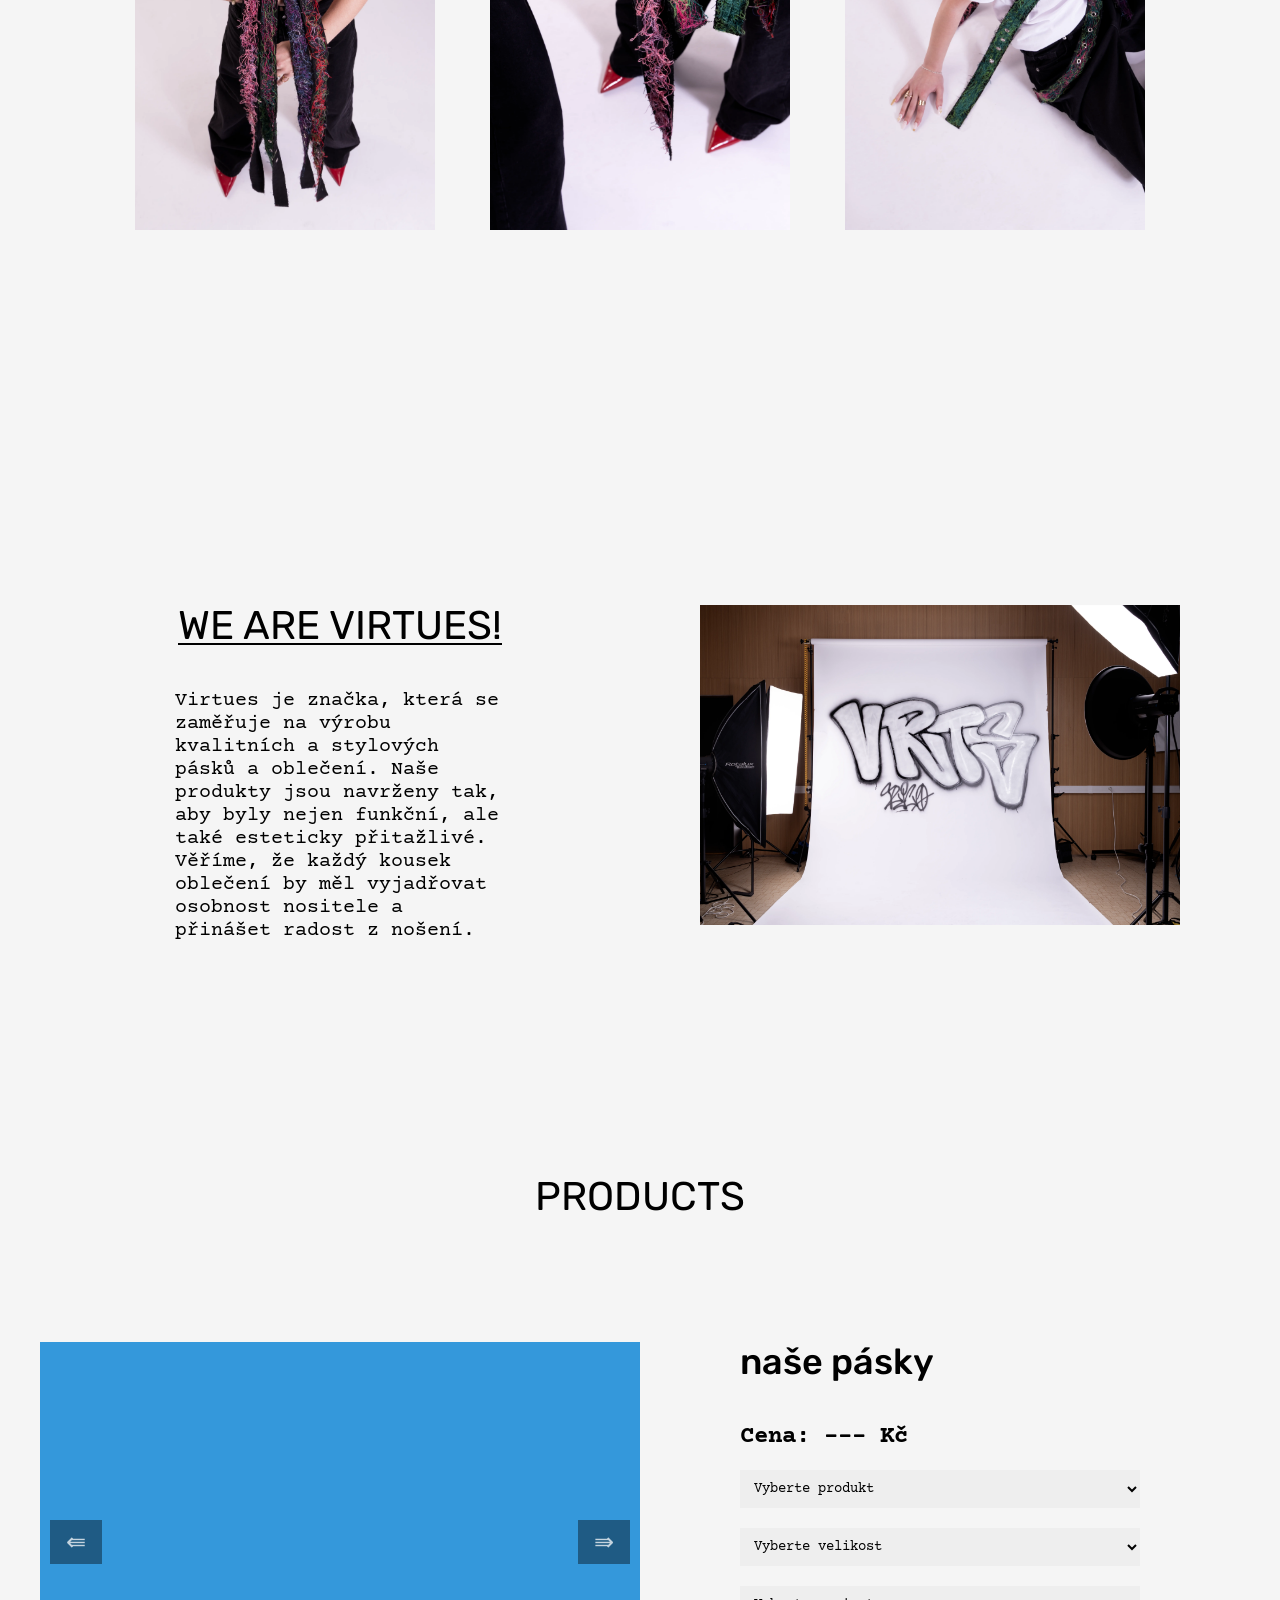
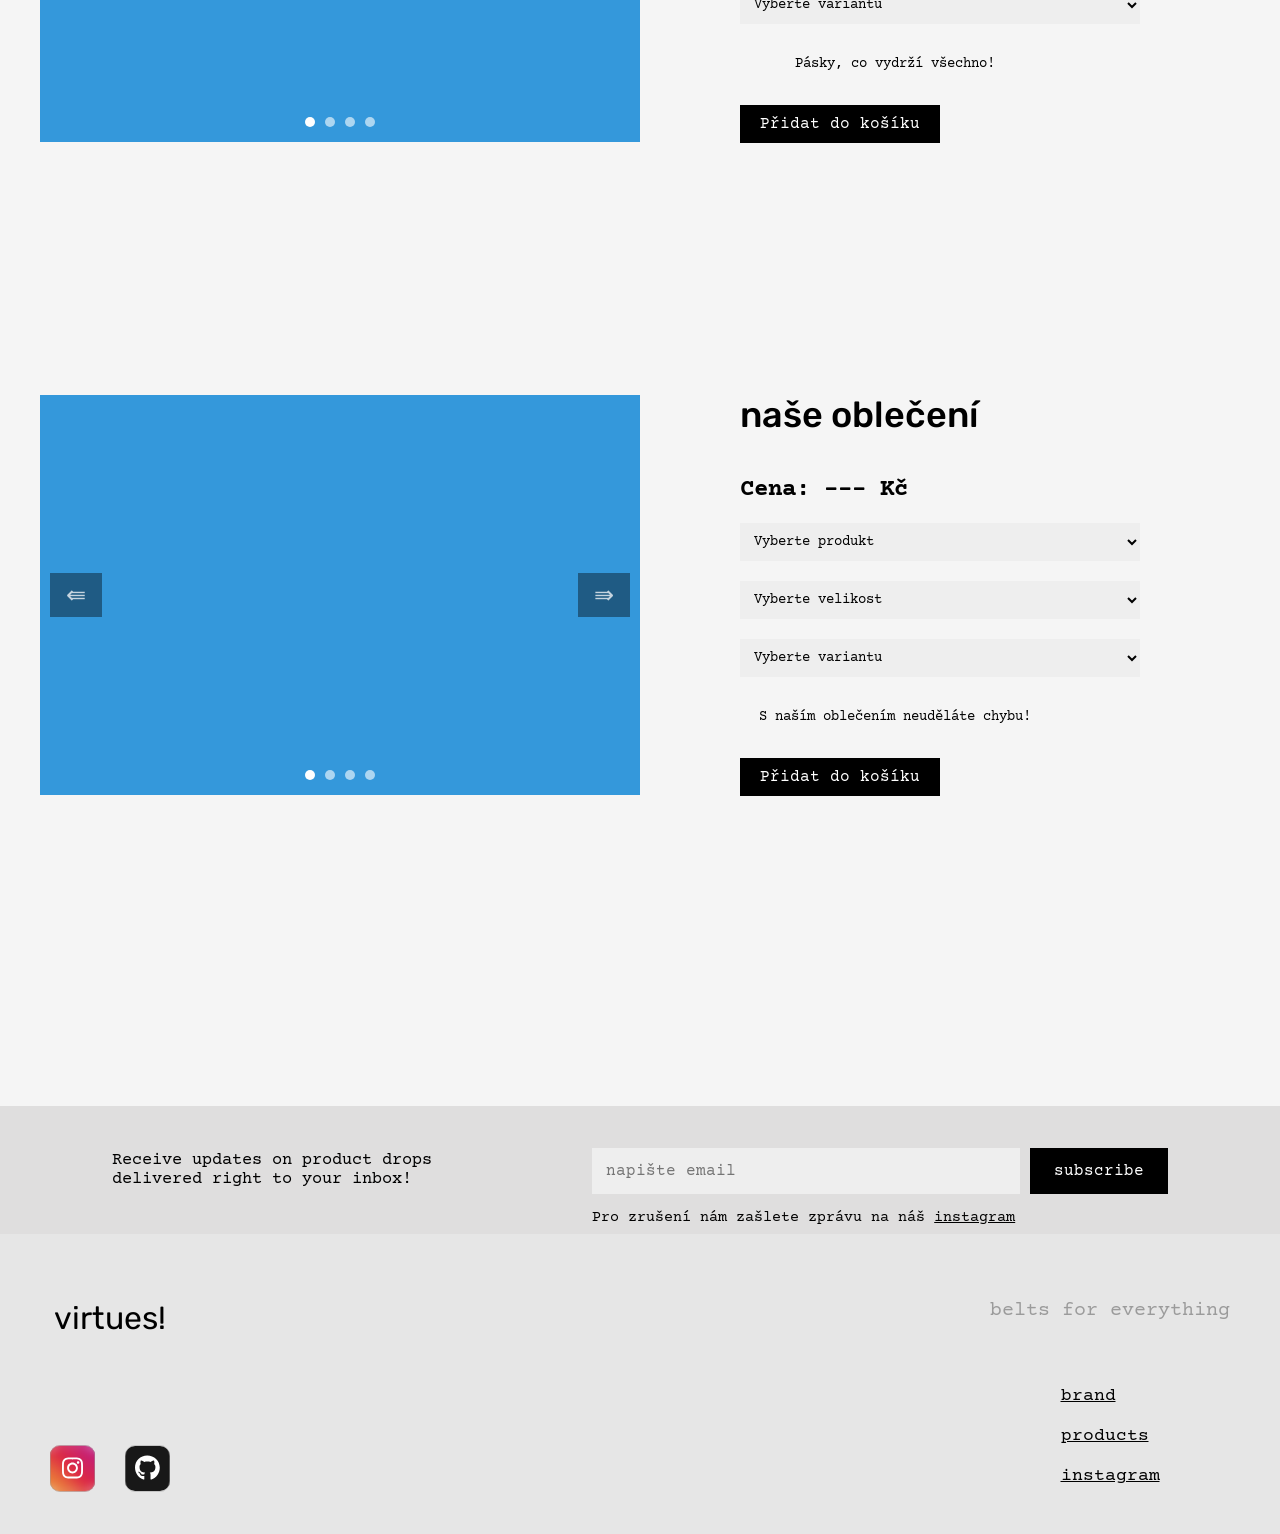
==== commit 10d166de: "dffds" ====
--- a/index.html
+++ b/index.html
@@ -185,14 +185,15 @@
     </a>
 
     <div class="sub_btn_footer">
-      <p>Receive updates on product drops - delivered right to your inbox!</p>
+      <div class="info_info">
+        <img id="openPopup" src="images/info.svg" alt="info">
+      </div>
+      <p class="text">Receive updates on product drops delivered right to your inbox!</p>
       <form id="form1" method="POST">
         <!-- {% csrf_token %} -->
         <input type="email" name="email" placeholder="napište email" id="email" required>
         <button type="submit">subscribe</button>
-        <div class="sub_txt">
           <p id="context">Pro zrušení nám zašlete zprávu na náš <a href="https://www.instagram.com/virtues.cloth/">instagram</a></p>
-        </div>
       </form>
     </div>
 
--- a/style.css
+++ b/style.css
@@ -858,7 +858,7 @@
 }
 
 .sub_btn_footer {
-  background-color: #dadada;
+  background-color: #dfdede;
   width: 100vw;
   height: 8rem;
   display: flex;
@@ -867,15 +867,22 @@
   gap: 75rem;
 }
 
-.sub_btn_footer p {
+.sub_btn_footer a {
+  color: black;
+}
+
+.text {
   font-size: 17px;
 }
 
+.sub_btn_footer form p {
+  font-size: 15px;
+}
+
 .sub_btn_footer form {
-  margin-top: 1rem;
+  margin-top: 3rem;
   display: grid;
   grid-template-columns: auto auto;
-  row-gap: 0.4rem;
   column-gap: 0.6rem;
 }
 
@@ -888,17 +895,6 @@
   width: 25rem;
 }
 
-.sub_txt {
-  display: flex;
-  justify-content: center;
-  align-items: center;
-  width: 140%;
-}
-
-.sub_txt p {
-  font-size: 14px;
-}
-
 .sub_btn_footer form button {
   background-color: black;
   color: white;
@@ -915,6 +911,14 @@
   background-color: #222;
 }
 
+.info_info {
+  background-color: #c9c9c9;
+  width: fit-content;
+  height: fit-content;
+  padding: 10px 10px 5px 10px;
+  display: none;
+}
+
 @media (max-width: 600px) {
   .about {
     flex-direction: column;
--- a/response.css
+++ b/response.css
@@ -2,8 +2,57 @@
     overflow-x: hidden;
 }
 
+@media (max-width: 2200px) {
+    .sub_btn_footer {
+        gap: 50rem;
+    }
+}
+
+
+
+@media (max-width: 2060px) {
+    .sub_btn_footer {
+        gap: 40rem;
+    }
+}
+
+@media (max-width: 1920px) {
+    .sub_btn_footer {
+        gap: 20rem;
+    }
+}
+
+@media (max-width: 1600px) {
+    .sub_btn_footer {
+        gap: 10rem;
+    }
+}
+
+@media (max-width: 1440px) {
+    .sub_btn_footer {
+        gap: 5rem;
+    }
+}
+
+@media (max-width: 1340px) {
+    .text {
+        width: 25rem;
+    }
+}
+
+@media (max-width: 1100px) {
+    .sub_btn_footer {
+        gap: 0.5rem;
+    }
+    .text {
+        display: none;
+    }
+    .info_info {
+        display: block;
+    }
+}
+
 @media (max-width: 1024px) {
-
     nav {
         width: 100%;
     }
@@ -232,7 +281,7 @@
 }
 
 
-@media (max-width: 640px) {
+@media (max-width: 645px) {
     .hero_content {
         height: 80vh;
         width: 90%;
@@ -278,6 +327,12 @@
 
     .products h2 {
         font-size: 28px;
+    }
+    .sub_btn_footer form input {
+        width: 20rem;
+    }
+    .sub_btn_footer form {
+        column-gap: 0;
     }
 }
 
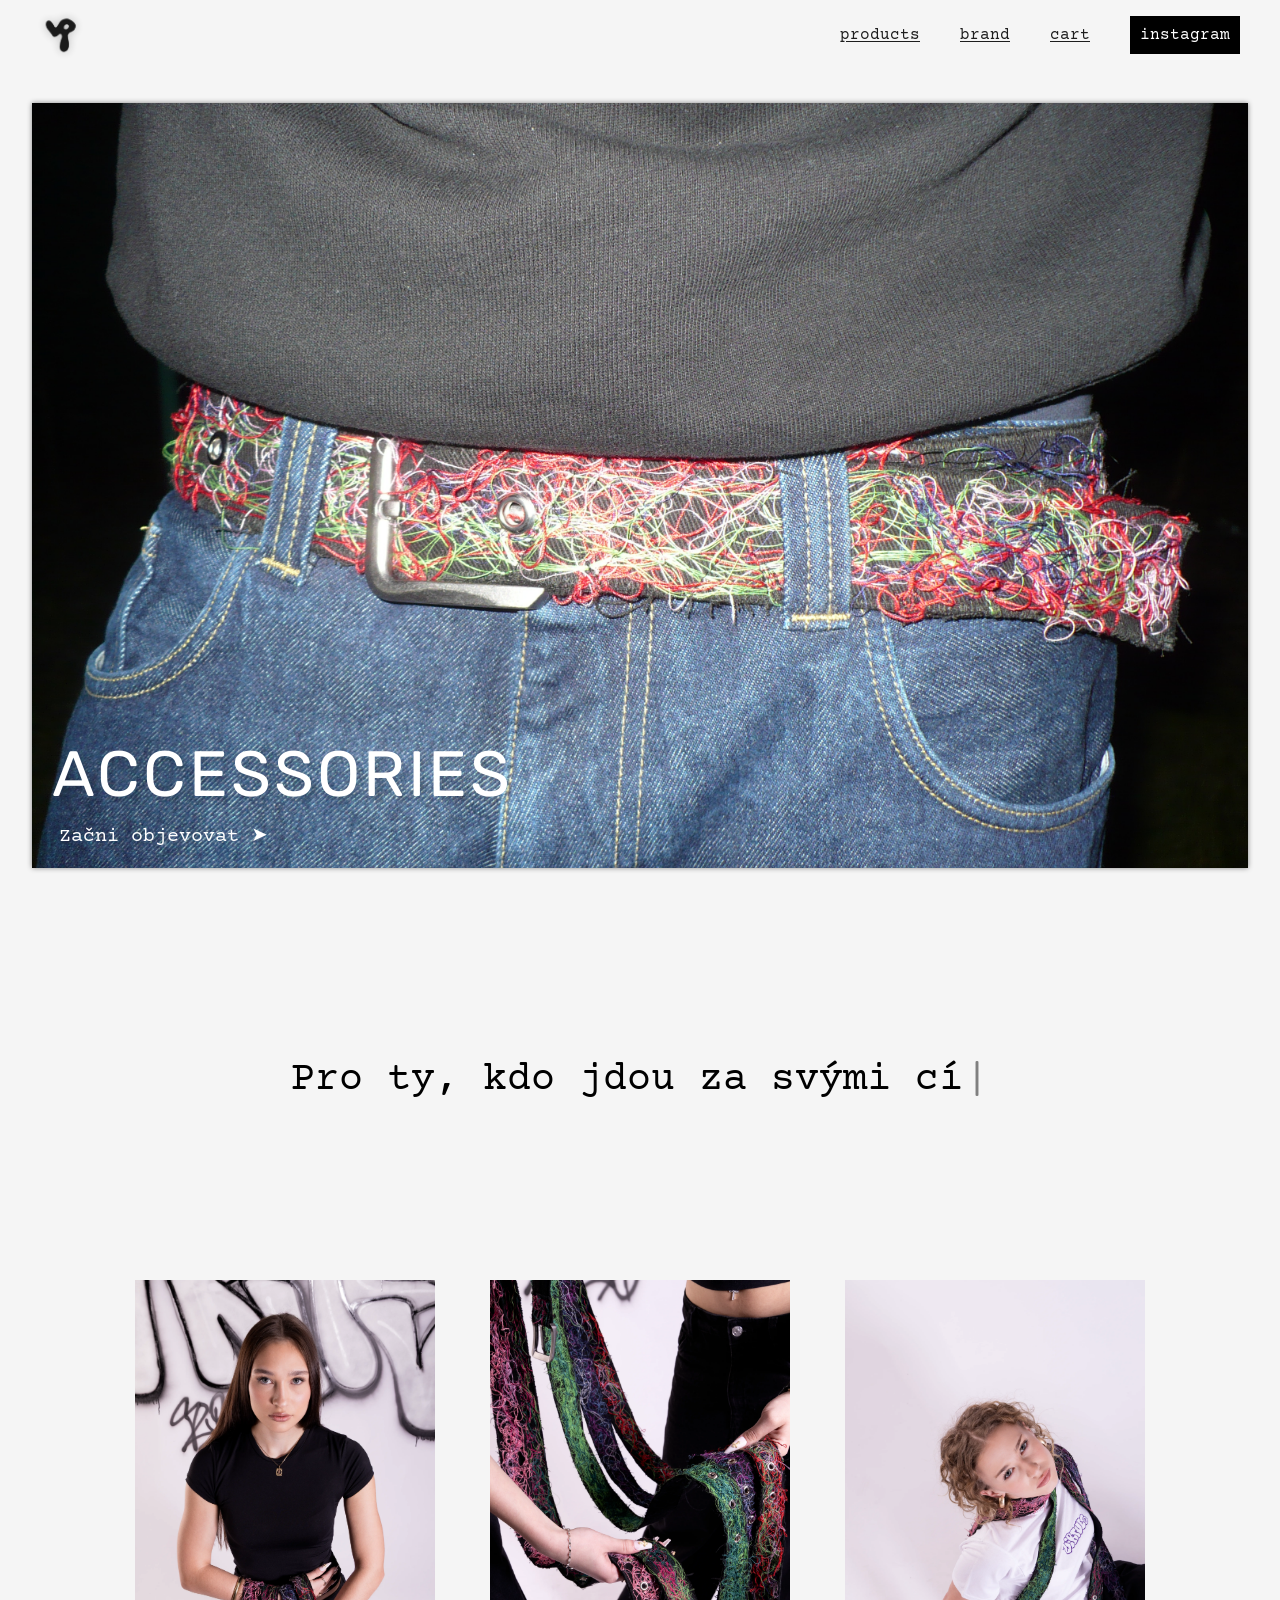
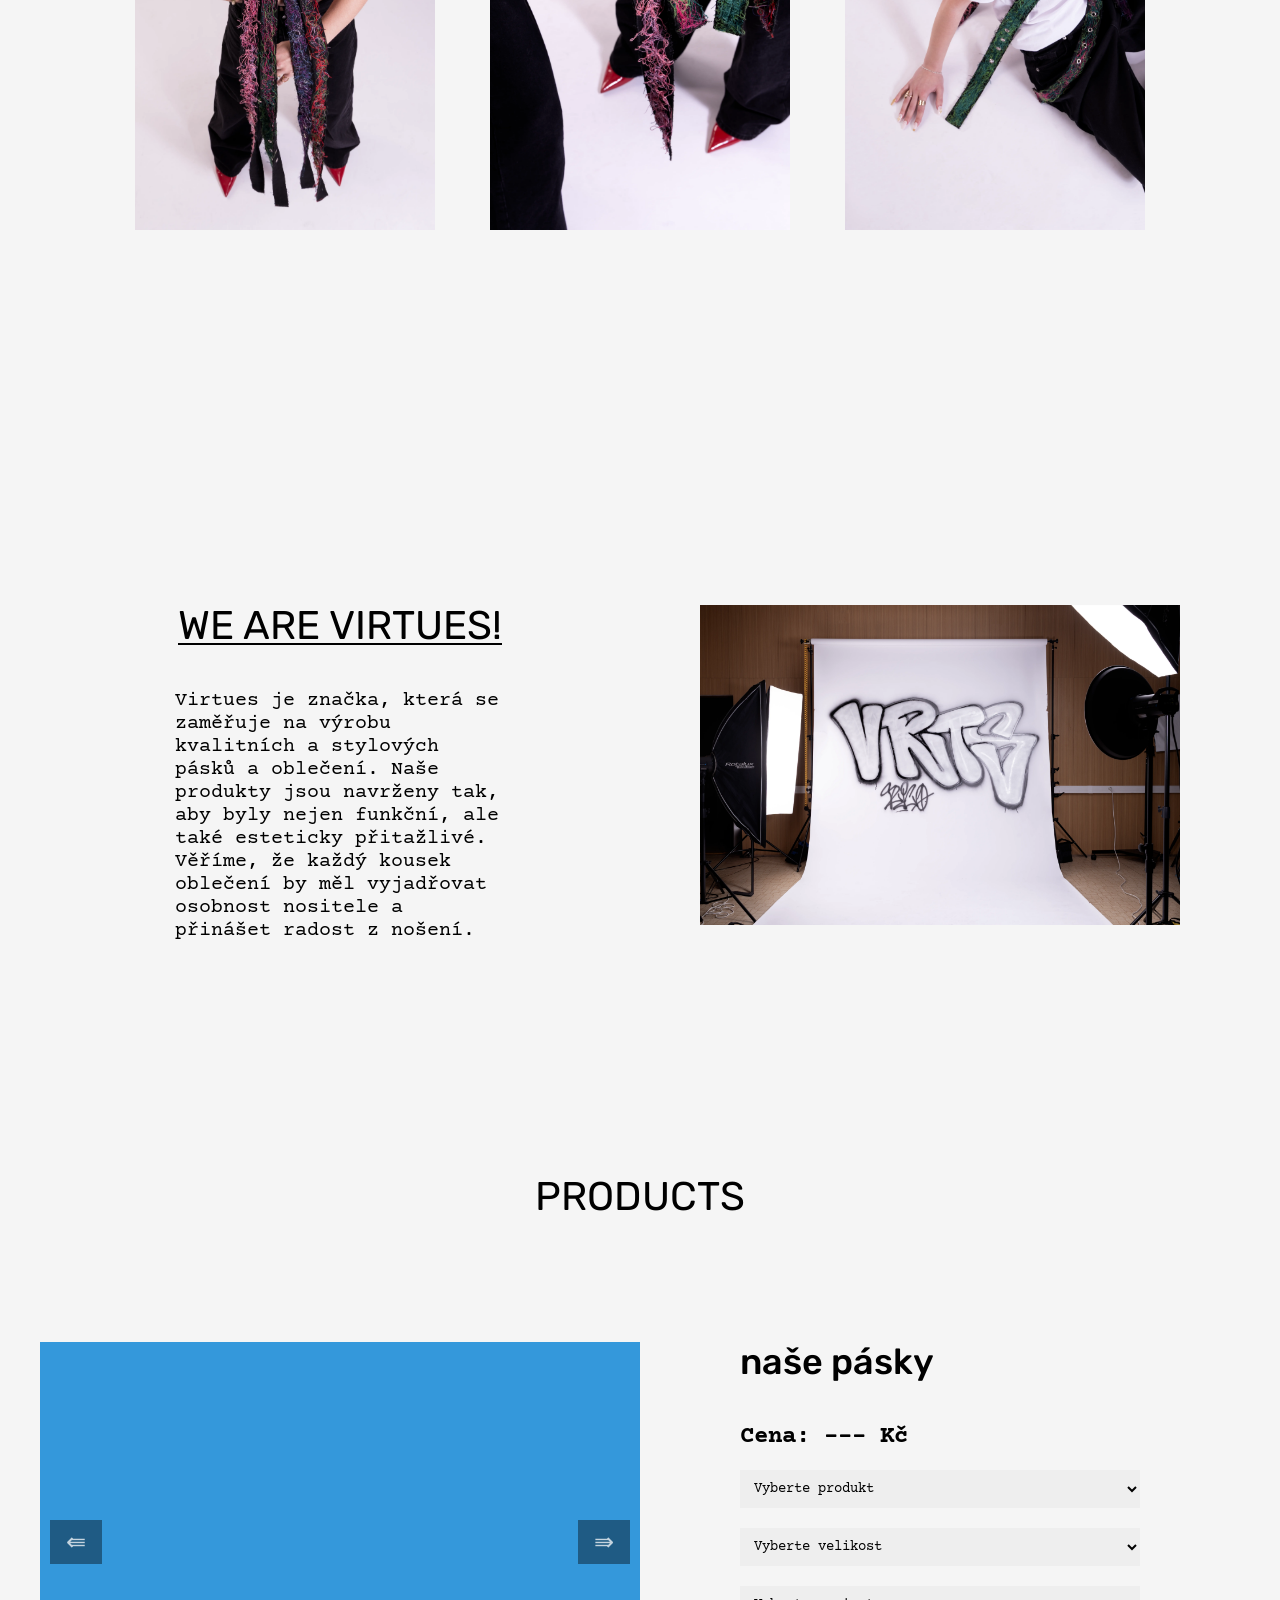
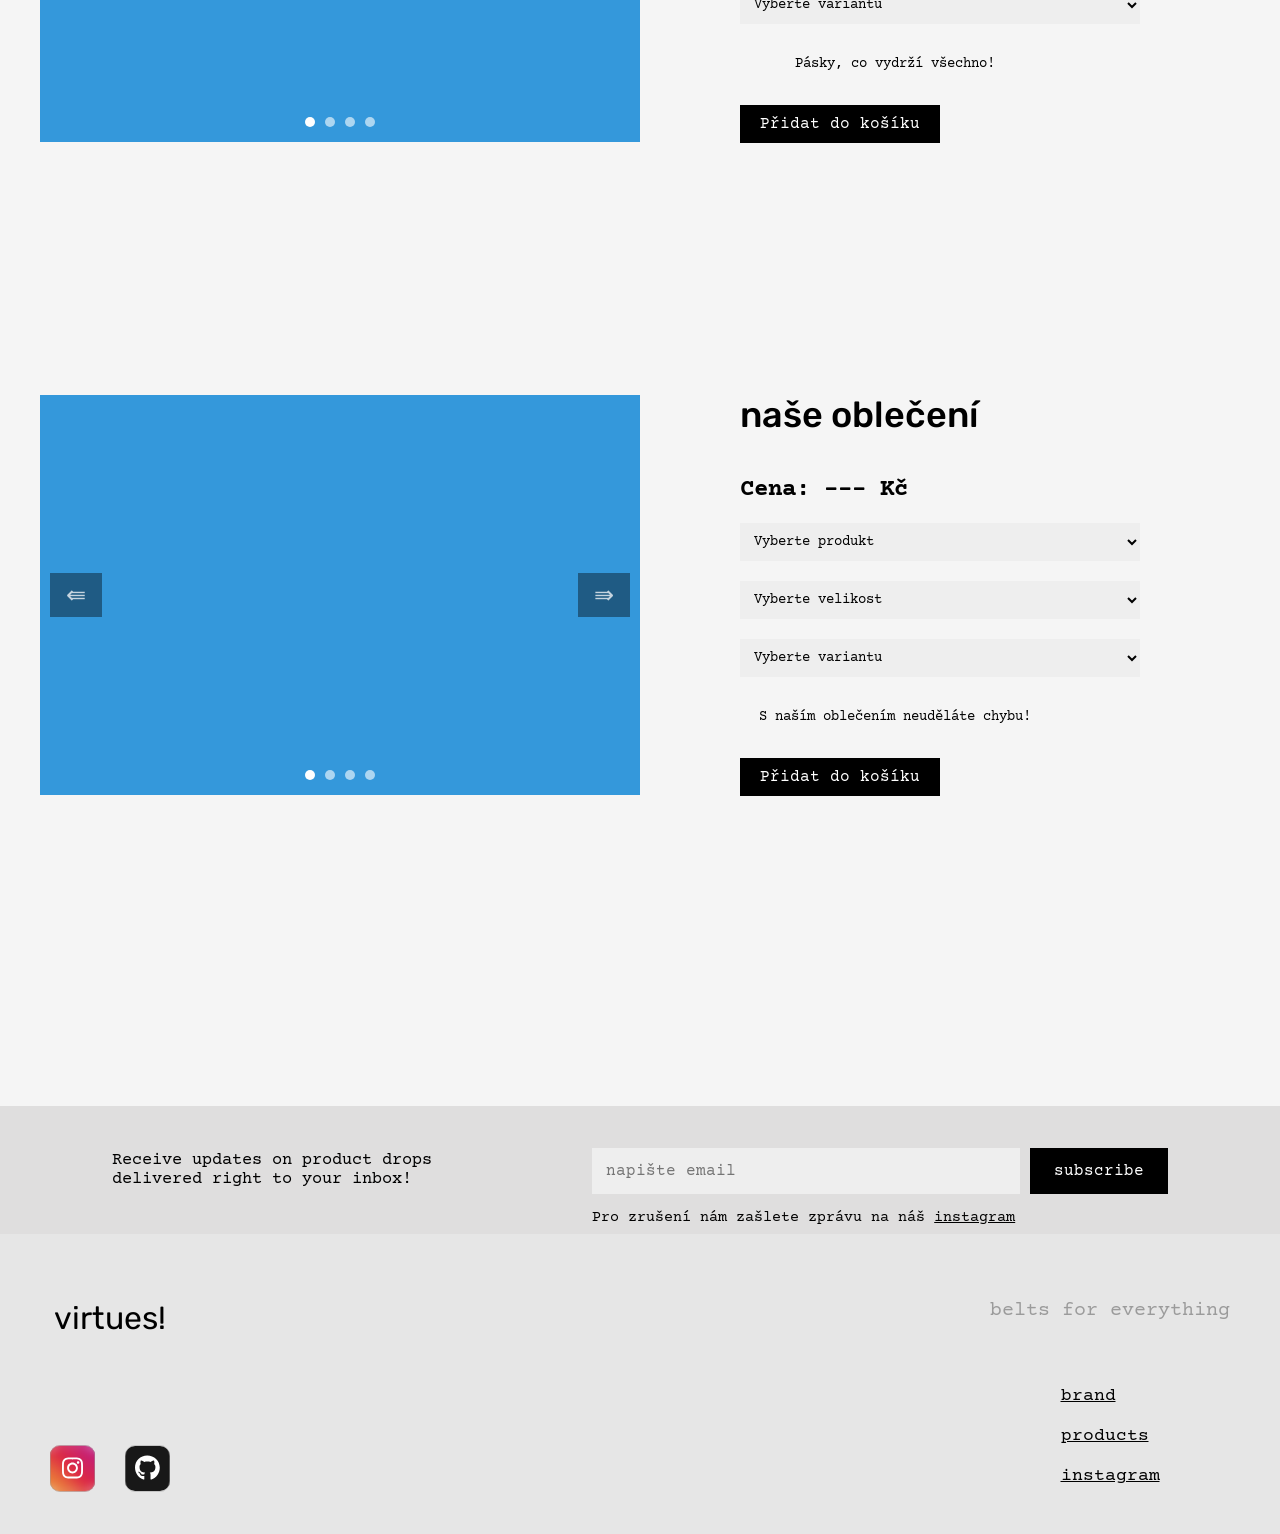
==== commit e12eb626: "df" ====
--- a/index.html
+++ b/index.html
@@ -192,8 +192,11 @@
       <form id="form1" method="POST">
         <!-- {% csrf_token %} -->
         <input type="email" name="email" placeholder="napište email" id="email" required>
+        <div class="info2">
+          <img id="openPopup" src="images/info.svg" alt="info">
+        </div>
         <button type="submit">subscribe</button>
-          <p id="context">Pro zrušení nám zašlete zprávu na náš <a href="https://www.instagram.com/virtues.cloth/">instagram</a></p>
+        <p id="context">Pro zrušení nám zašlete zprávu na náš <a href="https://www.instagram.com/virtues.cloth/">instagram</a></p>
       </form>
     </div>
 
--- a/style.css
+++ b/style.css
@@ -875,15 +875,16 @@
   font-size: 17px;
 }
 
-.sub_btn_footer form p {
-  font-size: 15px;
-}
-
 .sub_btn_footer form {
   margin-top: 3rem;
   display: grid;
   grid-template-columns: auto auto;
   column-gap: 0.6rem;
+}
+
+.sub_btn_footer form p {
+  font-size: 15px;
+  grid-column: 1 / -1;
 }
 
 .sub_btn_footer form input {
@@ -919,6 +920,14 @@
   display: none;
 }
 
+.info2 {
+  background-color: #c9c9c9;
+  width: fit-content;
+  height: fit-content;
+  padding: 10px 10px 5px 10px;
+  display: none;
+}
+
 @media (max-width: 600px) {
   .about {
     flex-direction: column;
--- a/response.css
+++ b/response.css
@@ -331,11 +331,37 @@
     .sub_btn_footer form input {
         width: 20rem;
     }
+}
+
+@media (max-width: 560px) {
+    .sub_btn_footer form input {
+        width: 17rem;
+    }
+    .sub_btn_footer form p {
+        font-size: 15px;
+    }
+}
+
+@media (max-width: 510px) {
+    .sub_btn_footer {
+        height: 11rem;
+    }
     .sub_btn_footer form {
-        column-gap: 0;
-    }
-}
-
+        display: flex;
+        justify-content: center;
+        align-items: center;
+        flex-direction: column;
+    }
+    .info_info {
+        display: none;
+    }
+    .info2 {
+        display: flex;
+    }
+    .intp {
+        display: none;
+    }
+}
 
 @media (max-width: 475px) {
     .carousel-wrapper {
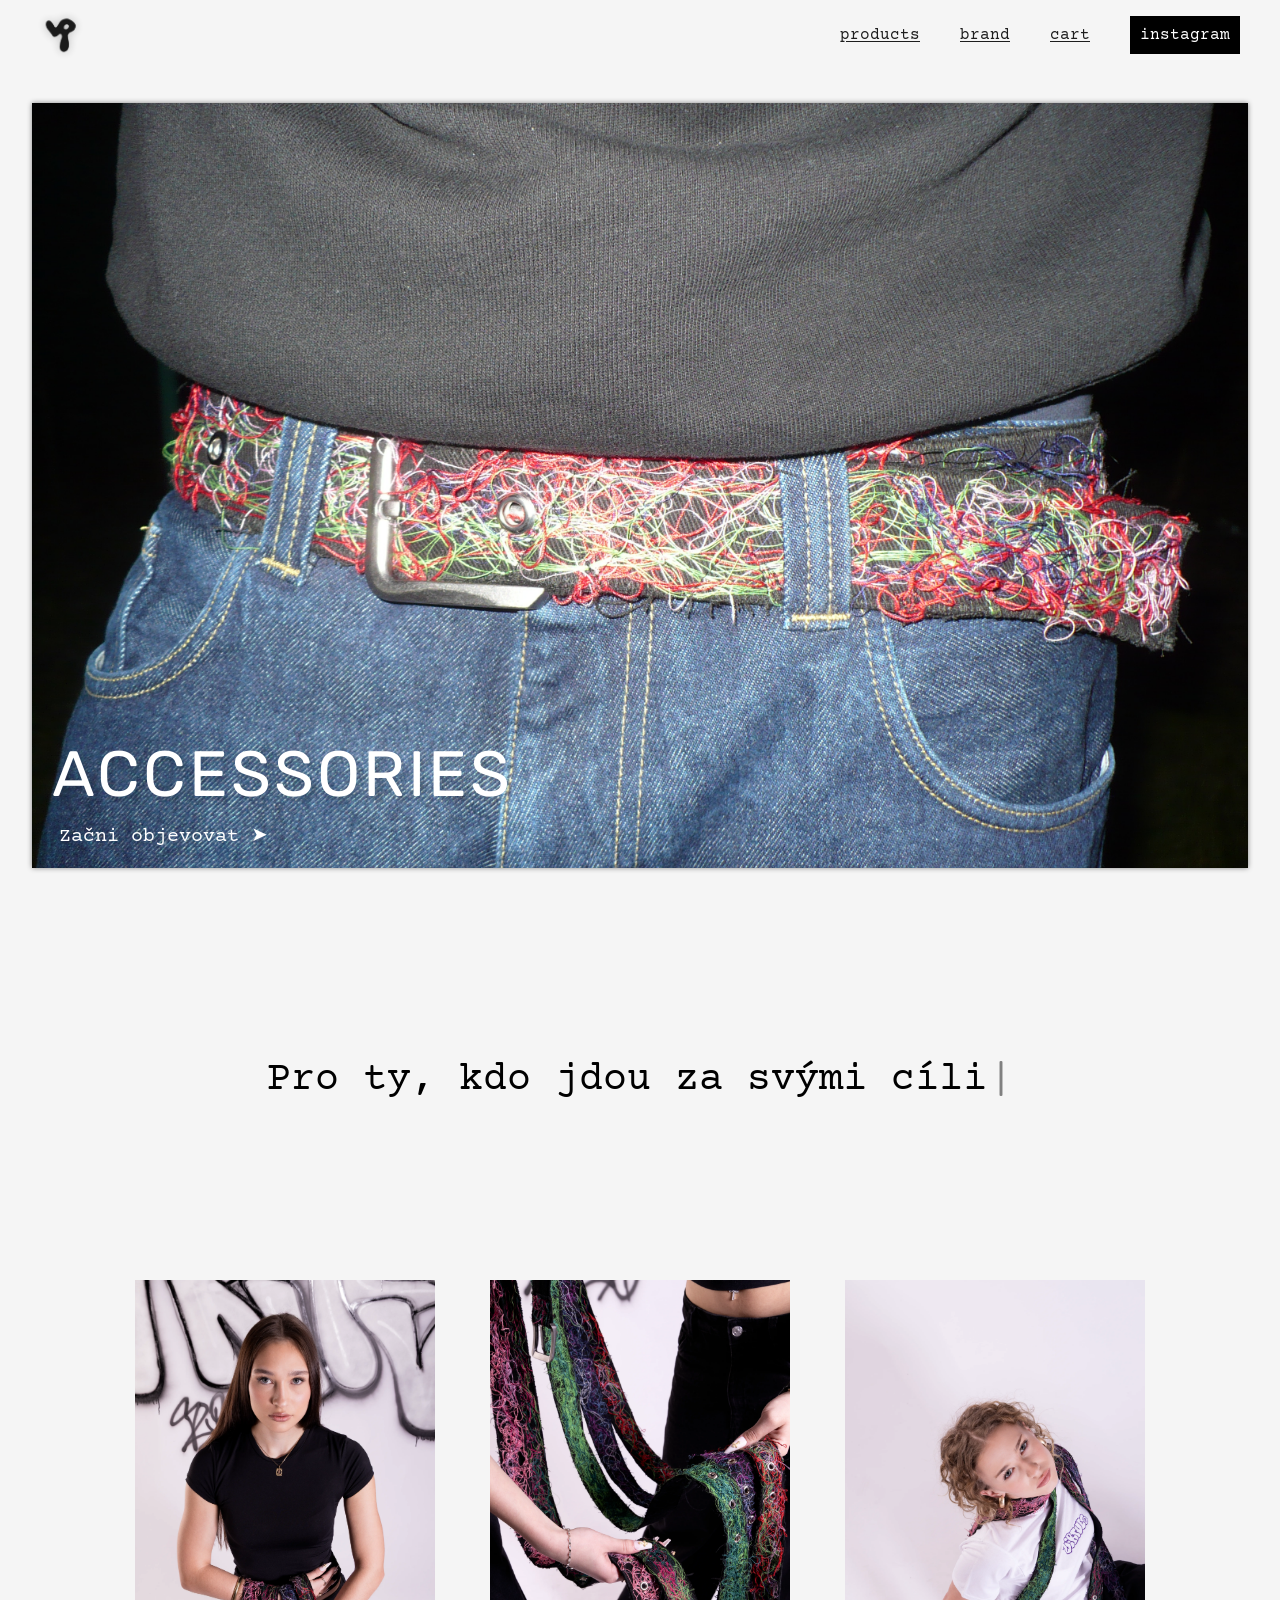
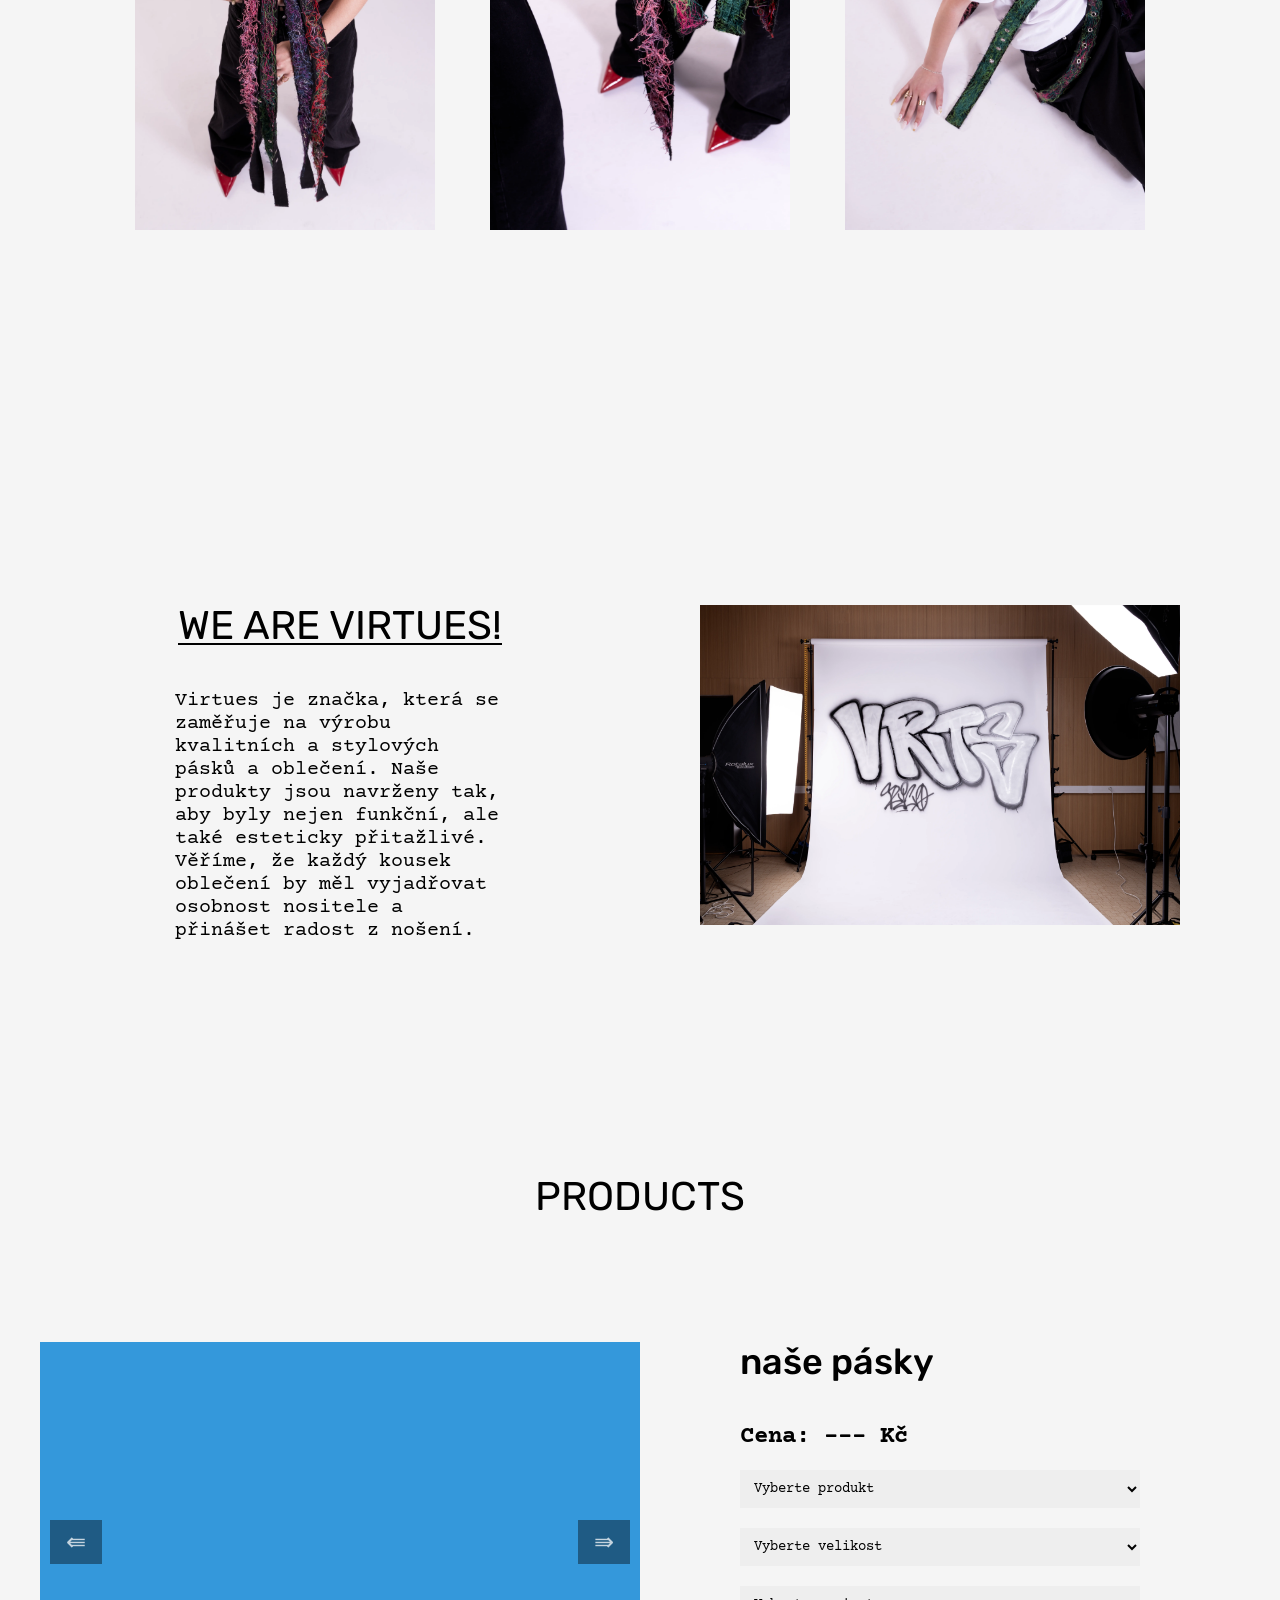
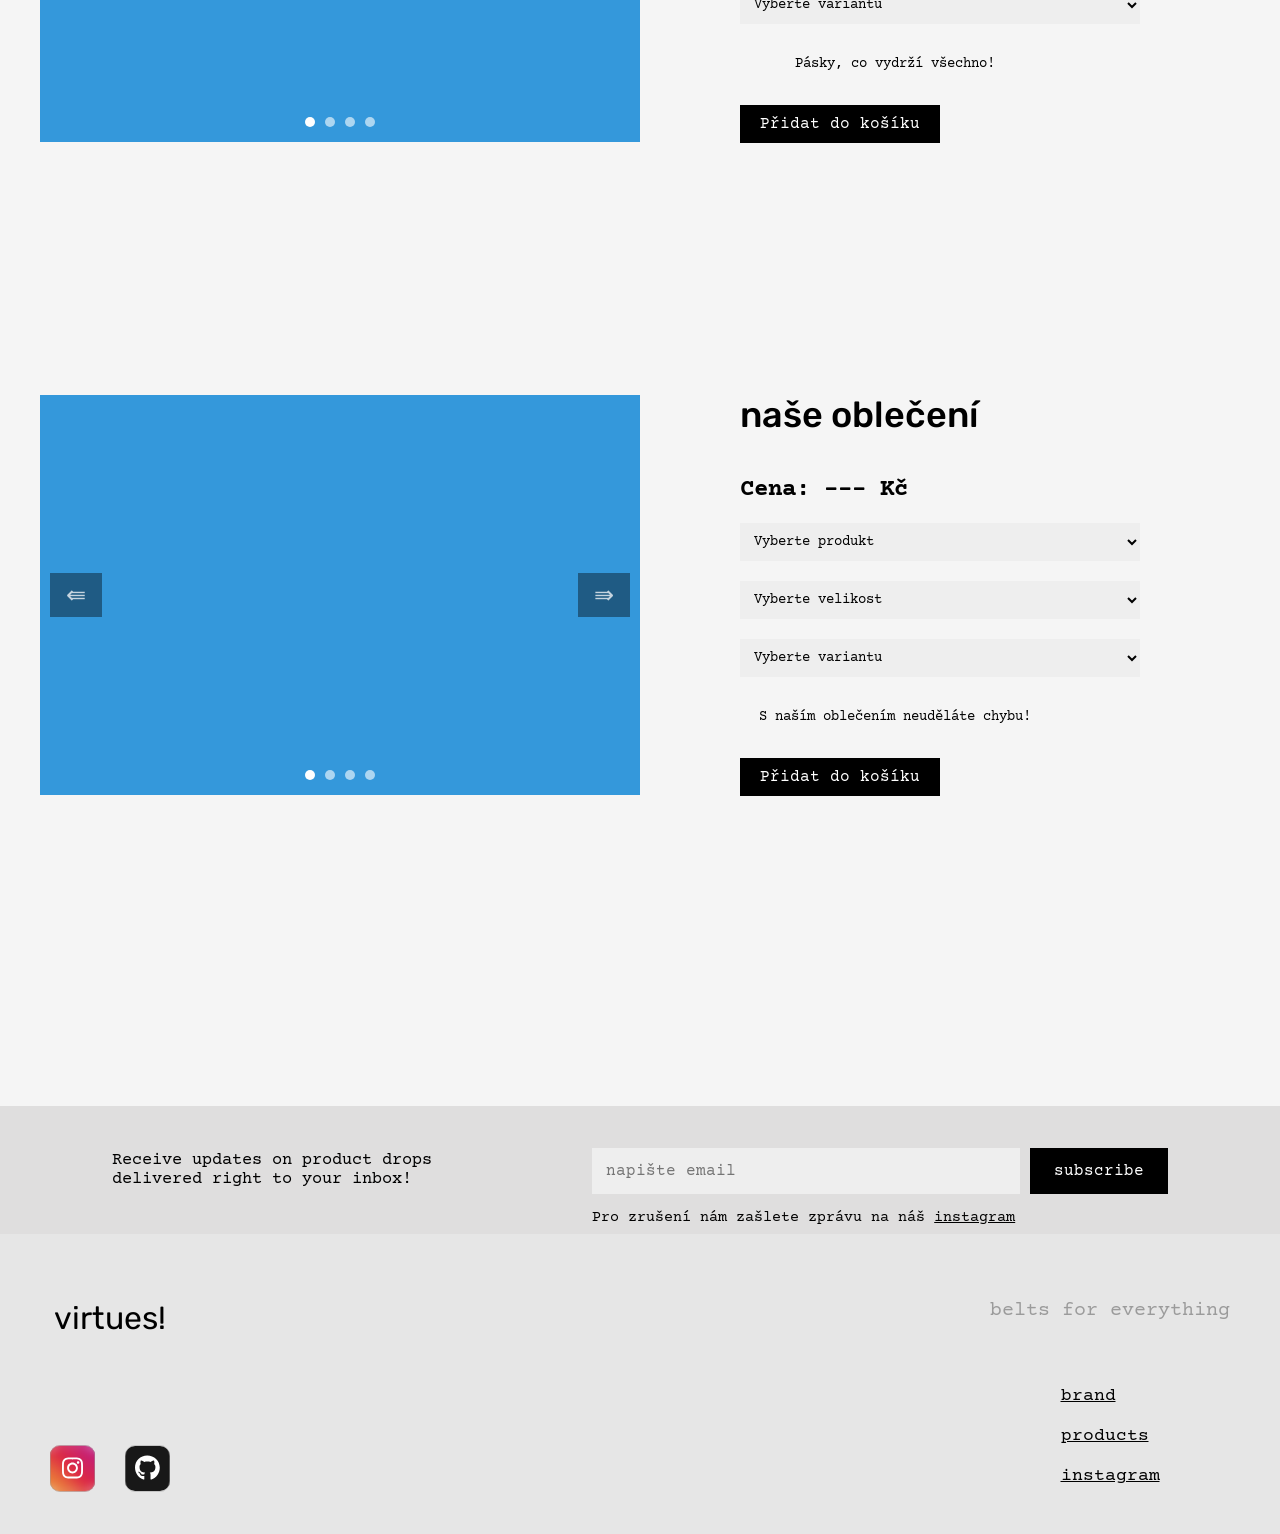
==== commit 294a3cf0: "dafdsf" ====
--- a/index.html
+++ b/index.html
@@ -190,11 +190,9 @@
       </div>
       <p class="text">Receive updates on product drops delivered right to your inbox!</p>
       <form id="form1" method="POST">
+        <h3 class="sub_about">Dej nám odběr!</h3>
         <!-- {% csrf_token %} -->
         <input type="email" name="email" placeholder="napište email" id="email" required>
-        <div class="info2">
-          <img id="openPopup" src="images/info.svg" alt="info">
-        </div>
         <button type="submit">subscribe</button>
         <p id="context">Pro zrušení nám zašlete zprávu na náš <a href="https://www.instagram.com/virtues.cloth/">instagram</a></p>
       </form>
--- a/style.css
+++ b/style.css
@@ -912,6 +912,10 @@
   background-color: #222;
 }
 
+.sub_about {
+  display: none;
+}
+
 .info_info {
   background-color: #c9c9c9;
   width: fit-content;
--- a/response.css
+++ b/response.css
@@ -351,15 +351,26 @@
         justify-content: center;
         align-items: center;
         flex-direction: column;
+        margin-top: 0;
     }
     .info_info {
         display: none;
     }
-    .info2 {
-        display: flex;
-    }
-    .intp {
-        display: none;
+    .sub_about {
+        display: block;
+        margin: 0;
+        margin-top: 1rem;
+        margin-bottom: 0.8rem;
+    }
+    .sub_btn_footer form button {
+        padding: 12px 106px;
+    }
+    .sub_btn_footer {
+        height: 12rem;
+    }
+    .sub_btn_footer form input {
+        width: 17rem;
+        margin-bottom: 0.5rem;
     }
 }
 
@@ -409,6 +420,13 @@
     .products h2 {
         font-size: 24px;
     }
+    .sub_btn_footer form p {
+        width: 14rem;
+        text-align: center;
+    }
+    .sub_btn_footer {
+        height: 13rem;
+    }
 }
 
 @media (max-width: 325px) {
@@ -450,4 +468,10 @@
     .products h2 {
         font-size: 20px;
     }
-}
+    .sub_btn_footer form input {
+        width: 14rem;
+    }
+    .sub_btn_footer form button {
+        padding: 12px 82px;
+    }
+}
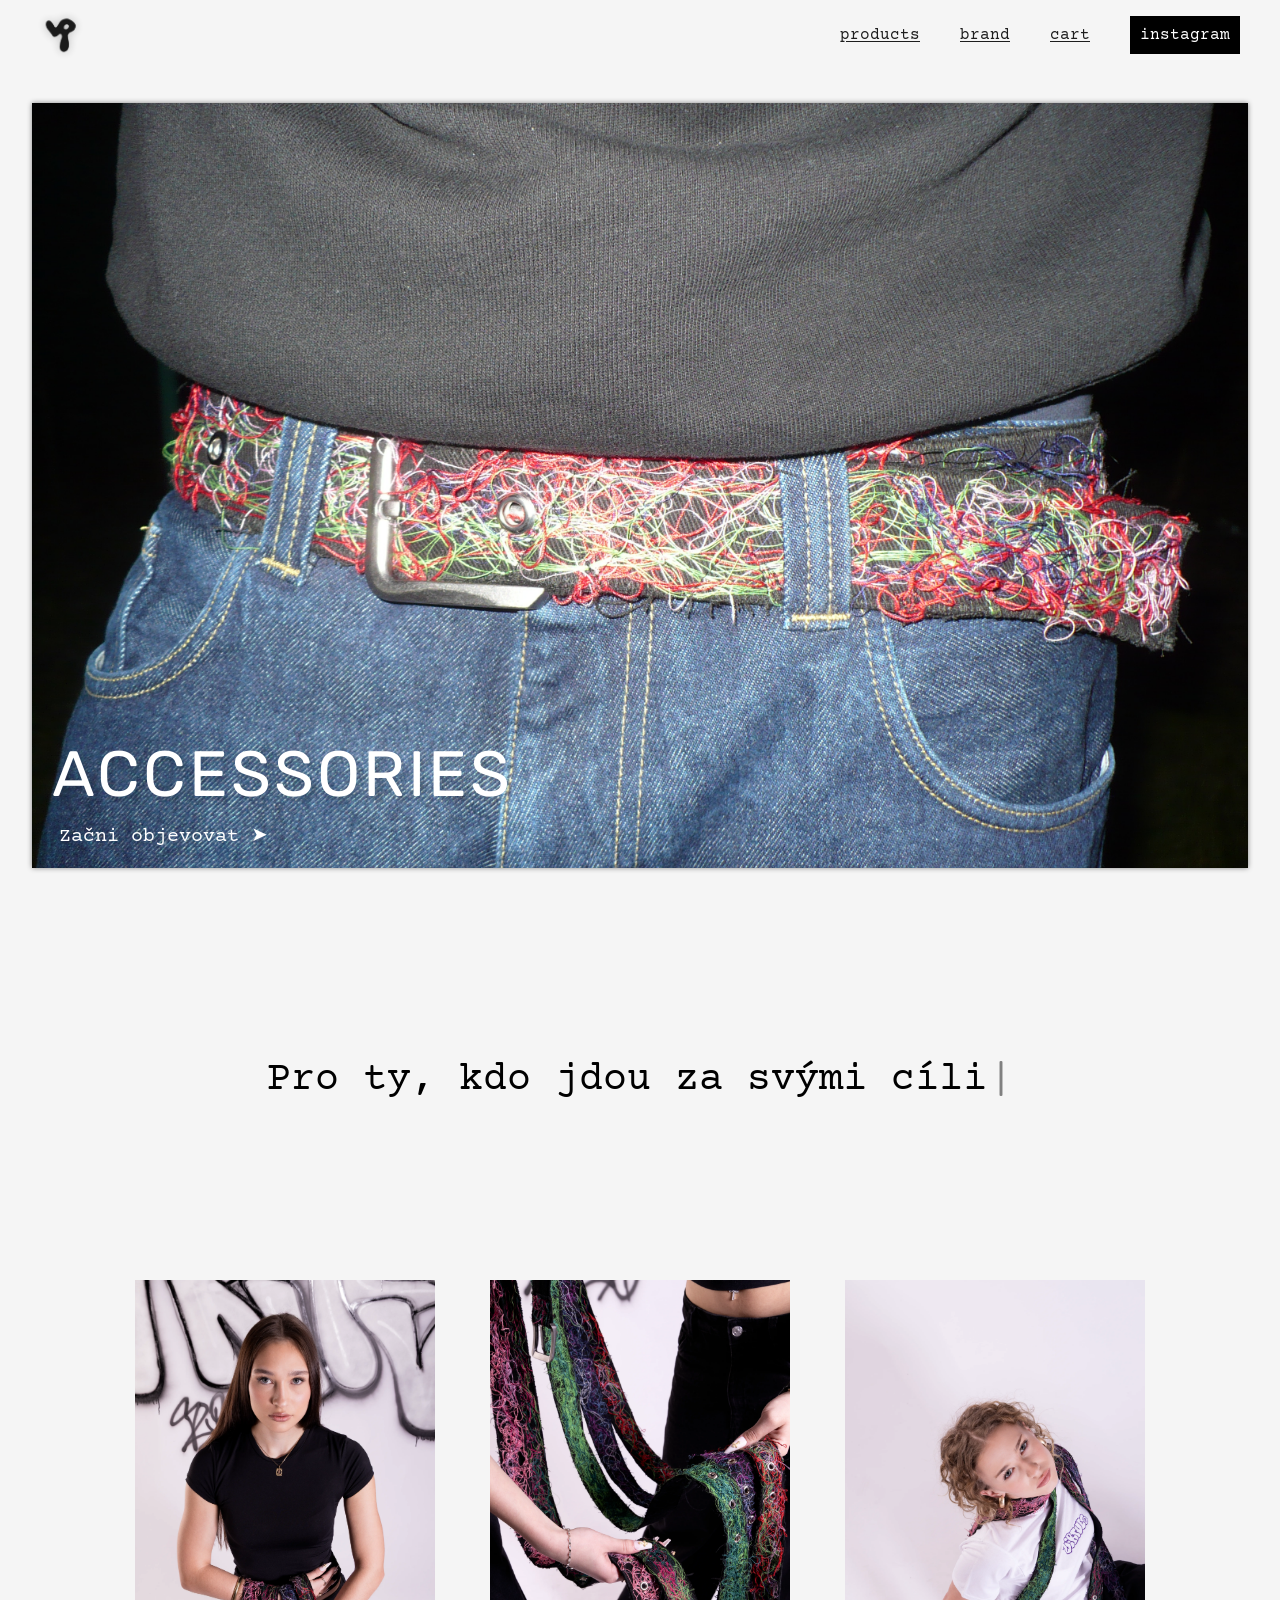
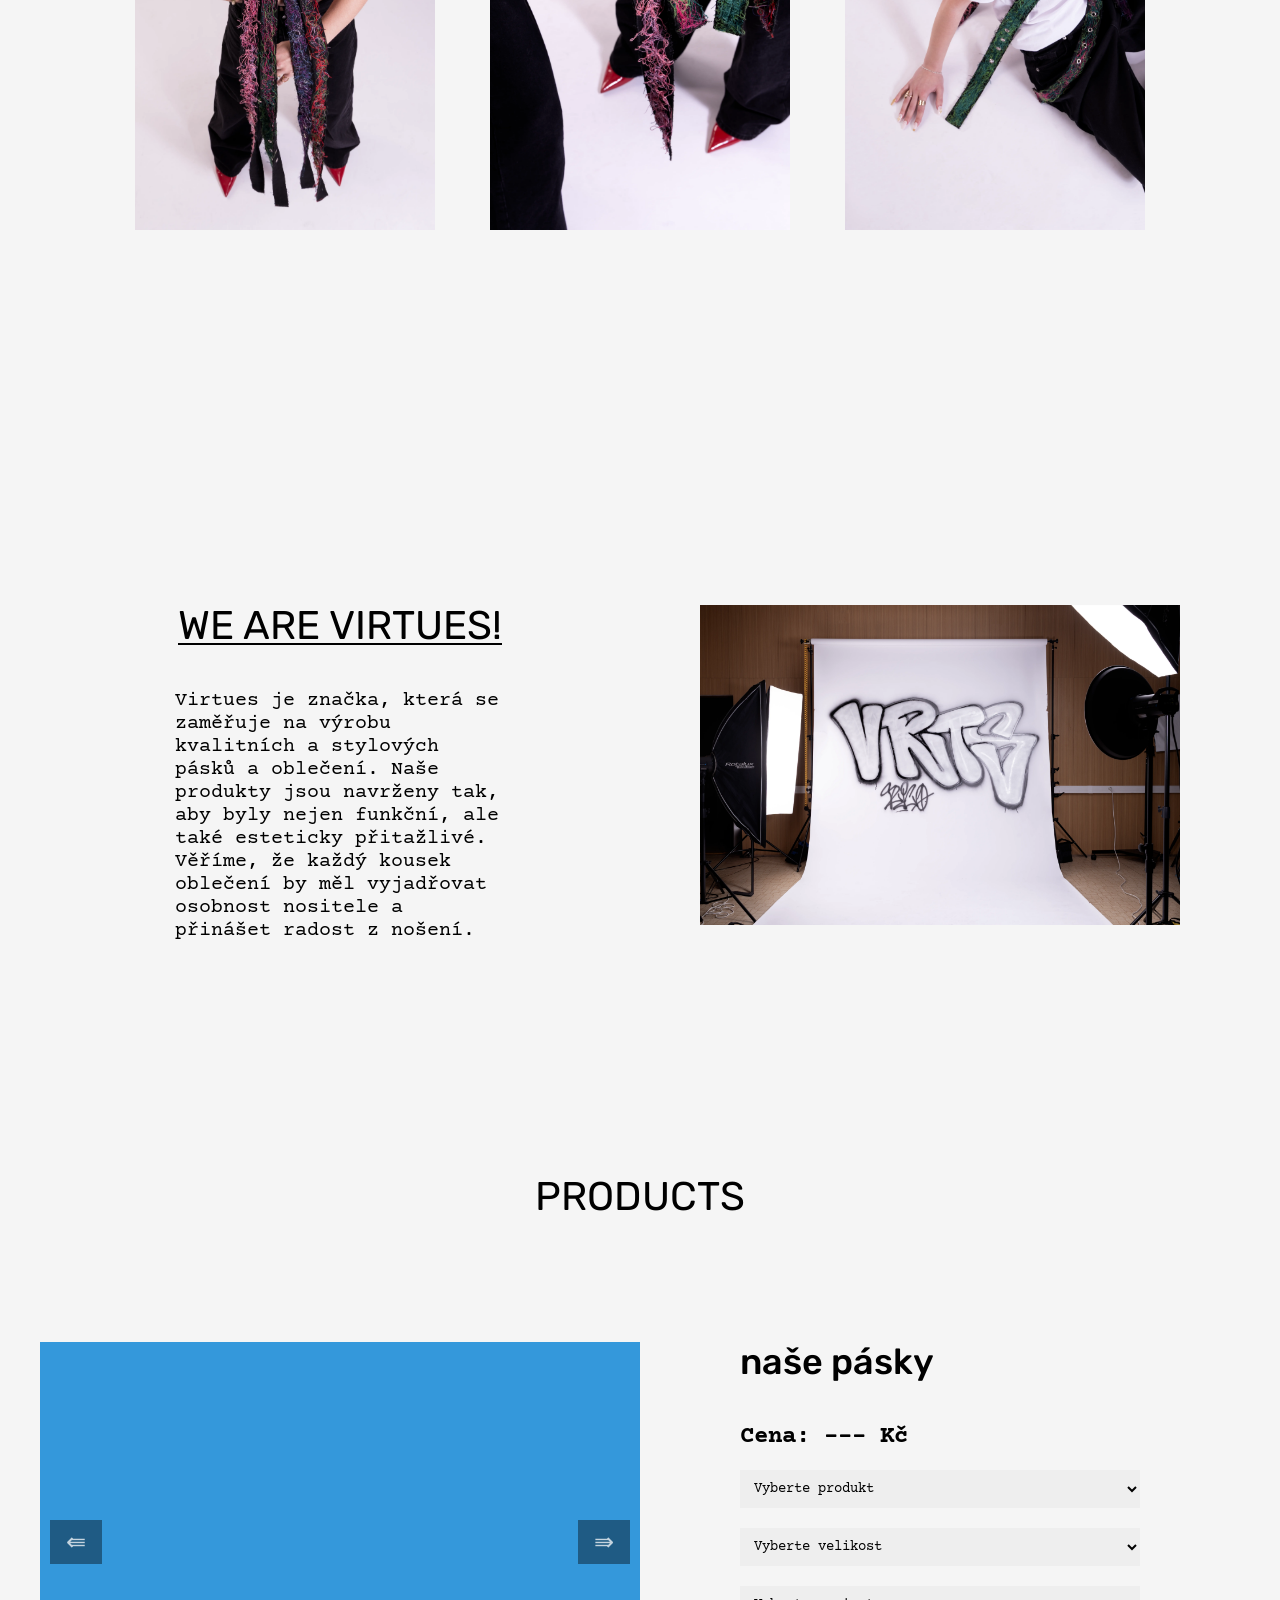
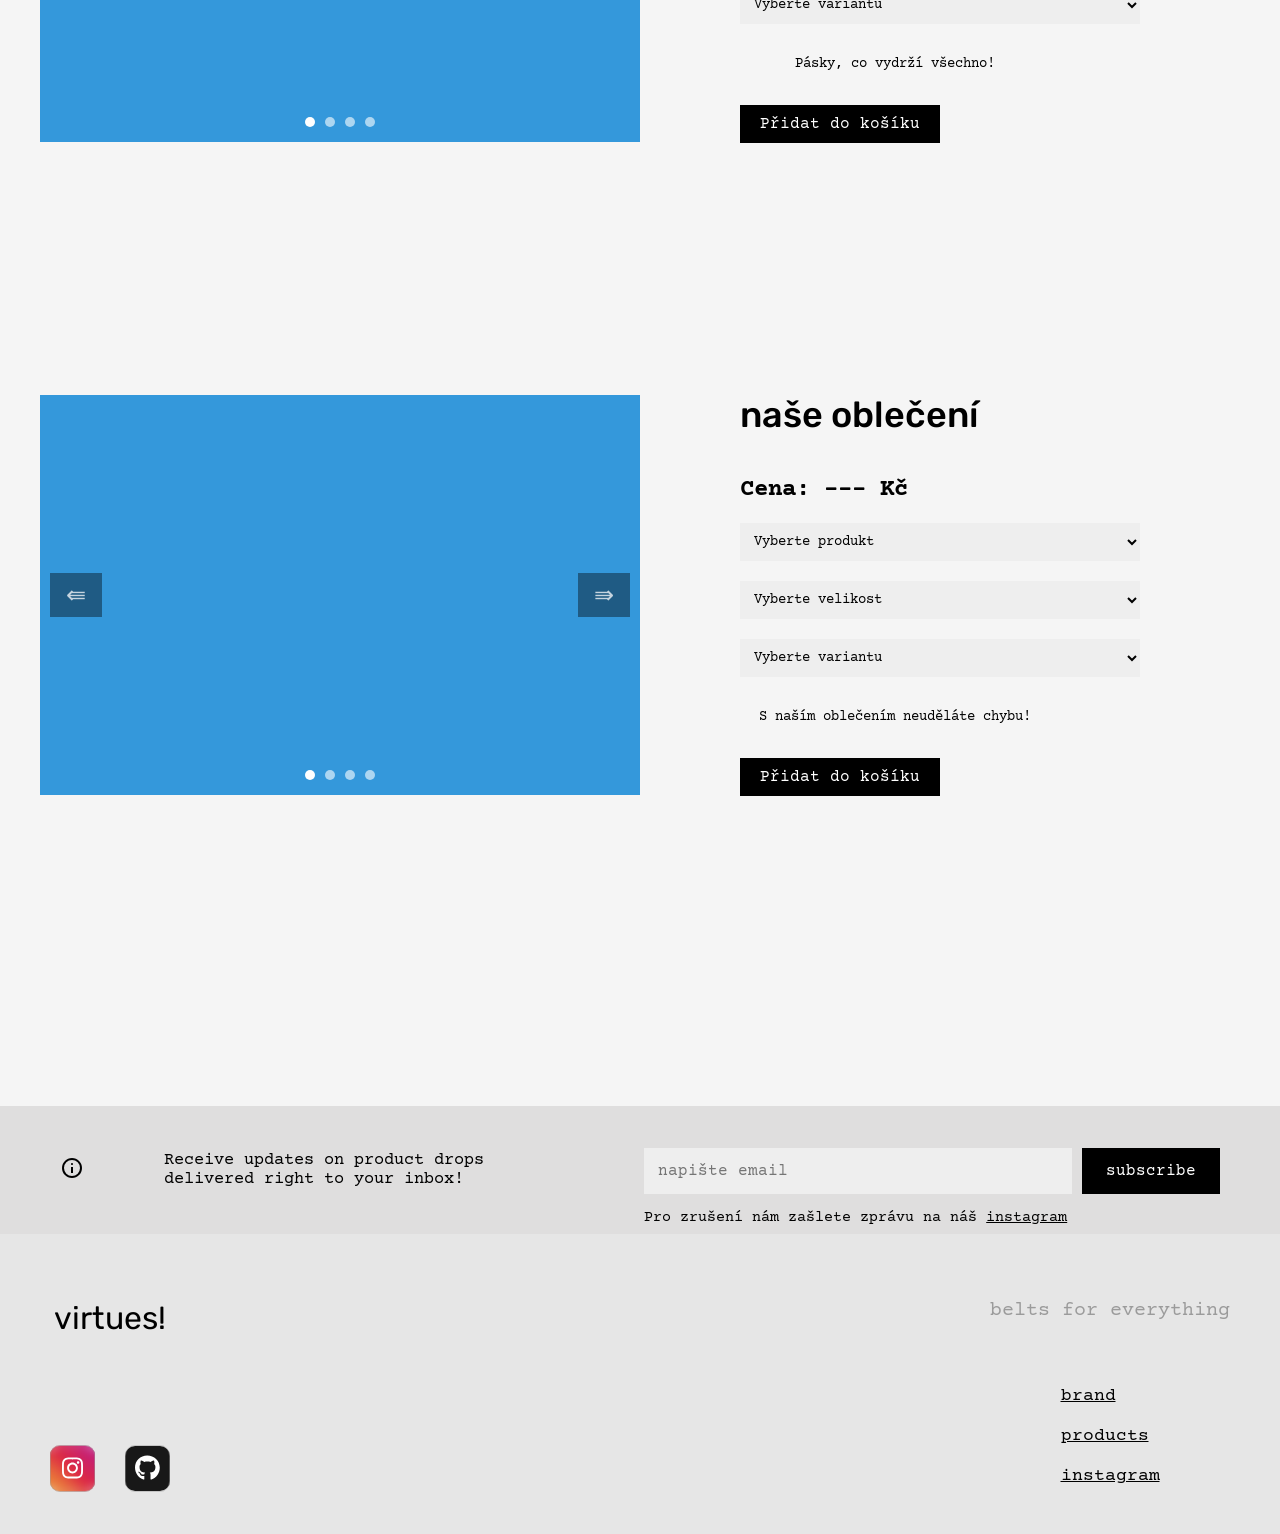
==== commit 683162b6: "d" ====
--- a/index.html
+++ b/index.html
@@ -120,8 +120,8 @@
           <select class="select" required>
             <option value="" disabled selected hidden>Vyberte variantu</option>
             <option value="cerna">Černá</option>
-            <option value="">Bílá</option>
-            <option value="">Speciál</option>
+            <option value="bila">Bílá</option>
+            <option value="special">Speciál</option>
           </select>
 
           <p>Pásky, co vydrží všechno!</p>
@@ -185,7 +185,7 @@
     </a>
 
     <div class="sub_btn_footer">
-      <div class="info_info">
+      <div class="info_infos">
         <img id="openPopup" src="images/info.svg" alt="info">
       </div>
       <p class="text">Receive updates on product drops delivered right to your inbox!</p>
--- a/response.css
+++ b/response.css
@@ -353,7 +353,7 @@
         flex-direction: column;
         margin-top: 0;
     }
-    .info_info {
+    .info_infos {
         display: none;
     }
     .sub_about {
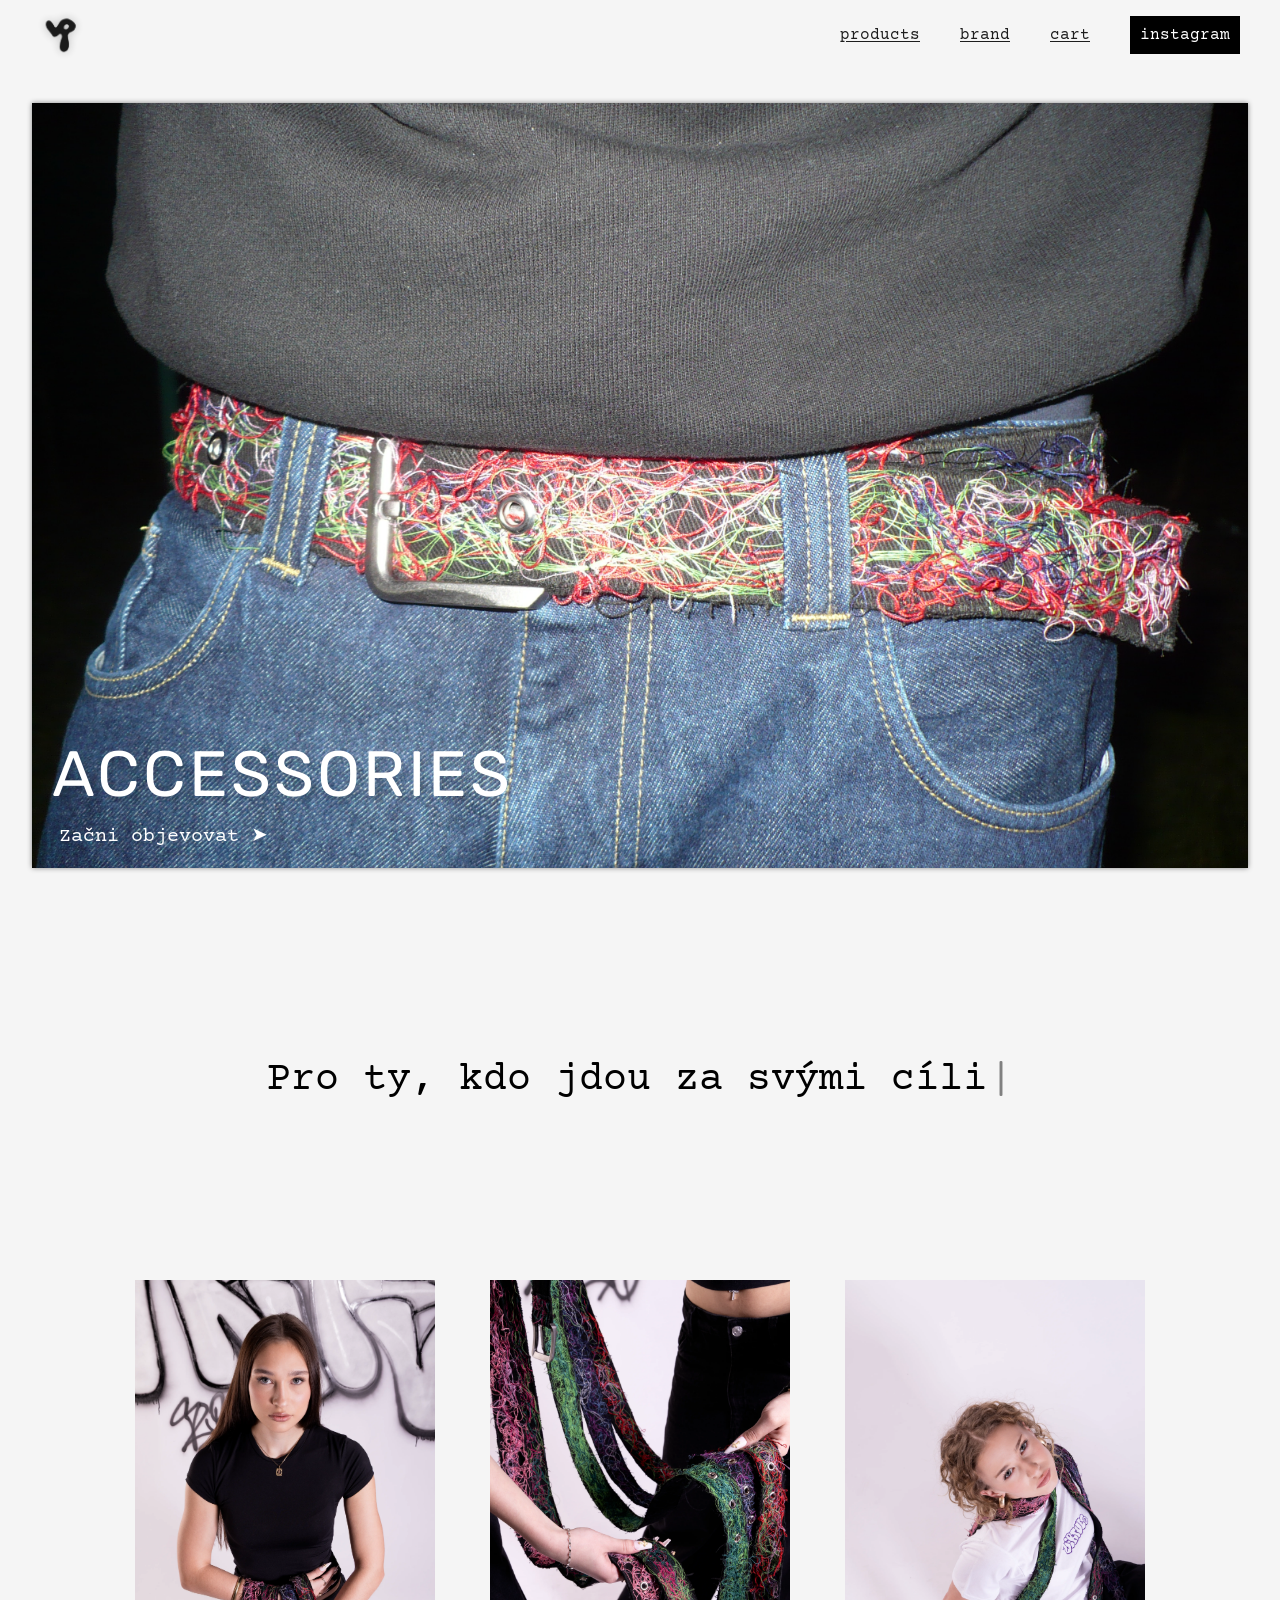
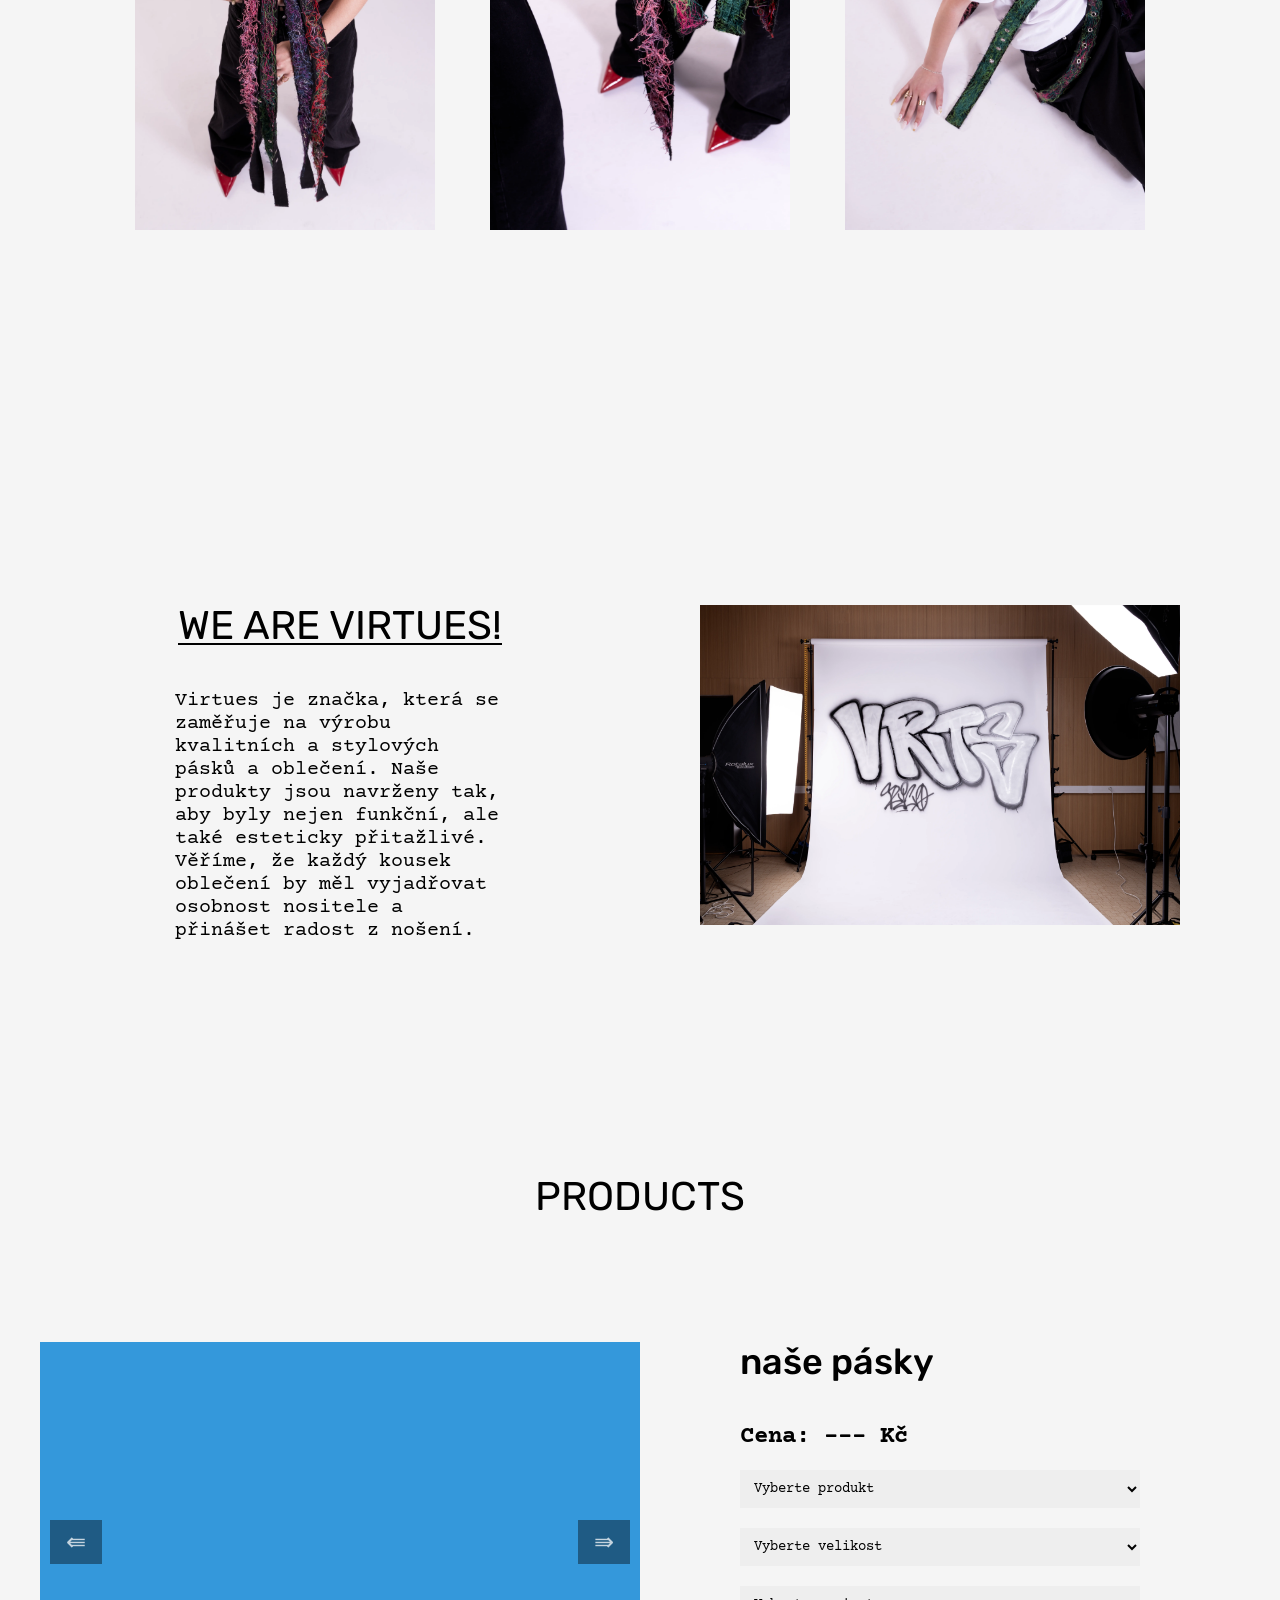
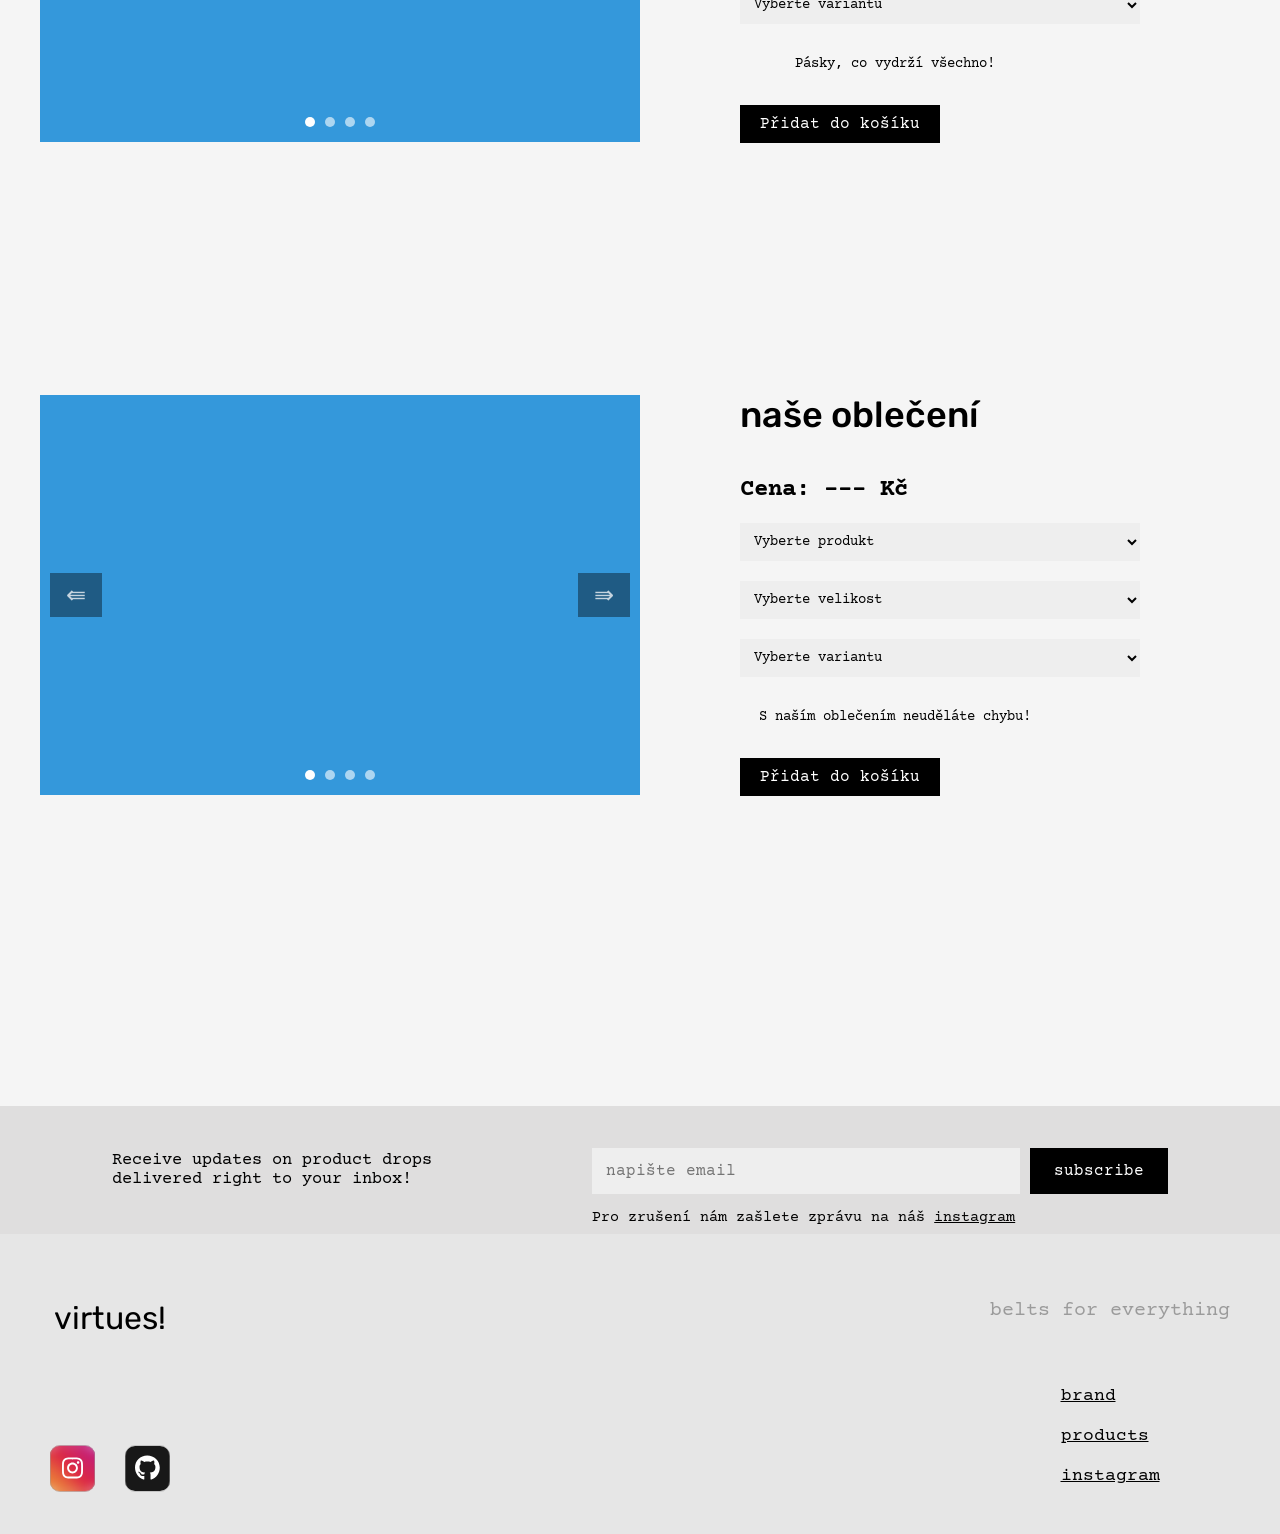
==== commit 98725d78: "df" ====
--- a/index.html
+++ b/index.html
@@ -43,7 +43,7 @@
     <div class="hero">
       <div class="hero_content">
         <h1>ACCESSORIES</h1>
-        <a href="#">Začni objevovat ➤ </a>
+        <a href="#products">Začni objevovat ➤ </a>
       </div>
     </div>
 
@@ -81,11 +81,11 @@
       </div>
     </div>
 
-    <div class="products" id="products">
+    <div class="products">
       <h2>PRODUCTS</h2>
 
       <!-- PRODUCT 1: ACCESORIES -->
-      <div class="product_card">
+      <div class="product_card" id="products">
         <div class="carousel-wrapper">
           <div class="acc_carousel">
             <div class="acc_photo acc_photo1"></div>
@@ -185,9 +185,6 @@
     </a>
 
     <div class="sub_btn_footer">
-      <div class="info_infos">
-        <img id="openPopup" src="images/info.svg" alt="info">
-      </div>
       <p class="text">Receive updates on product drops delivered right to your inbox!</p>
       <form id="form1" method="POST">
         <h3 class="sub_about">Dej nám odběr!</h3>
--- a/response.css
+++ b/response.css
@@ -46,9 +46,6 @@
     }
     .text {
         display: none;
-    }
-    .info_info {
-        display: block;
     }
 }
 
@@ -165,7 +162,7 @@
     }
 
         .about {
-        flex-direction: column;
+    flex-direction: column;
     }
 
     .about_photo {
@@ -353,9 +350,6 @@
         flex-direction: column;
         margin-top: 0;
     }
-    .info_infos {
-        display: none;
-    }
     .sub_about {
         display: block;
         margin: 0;
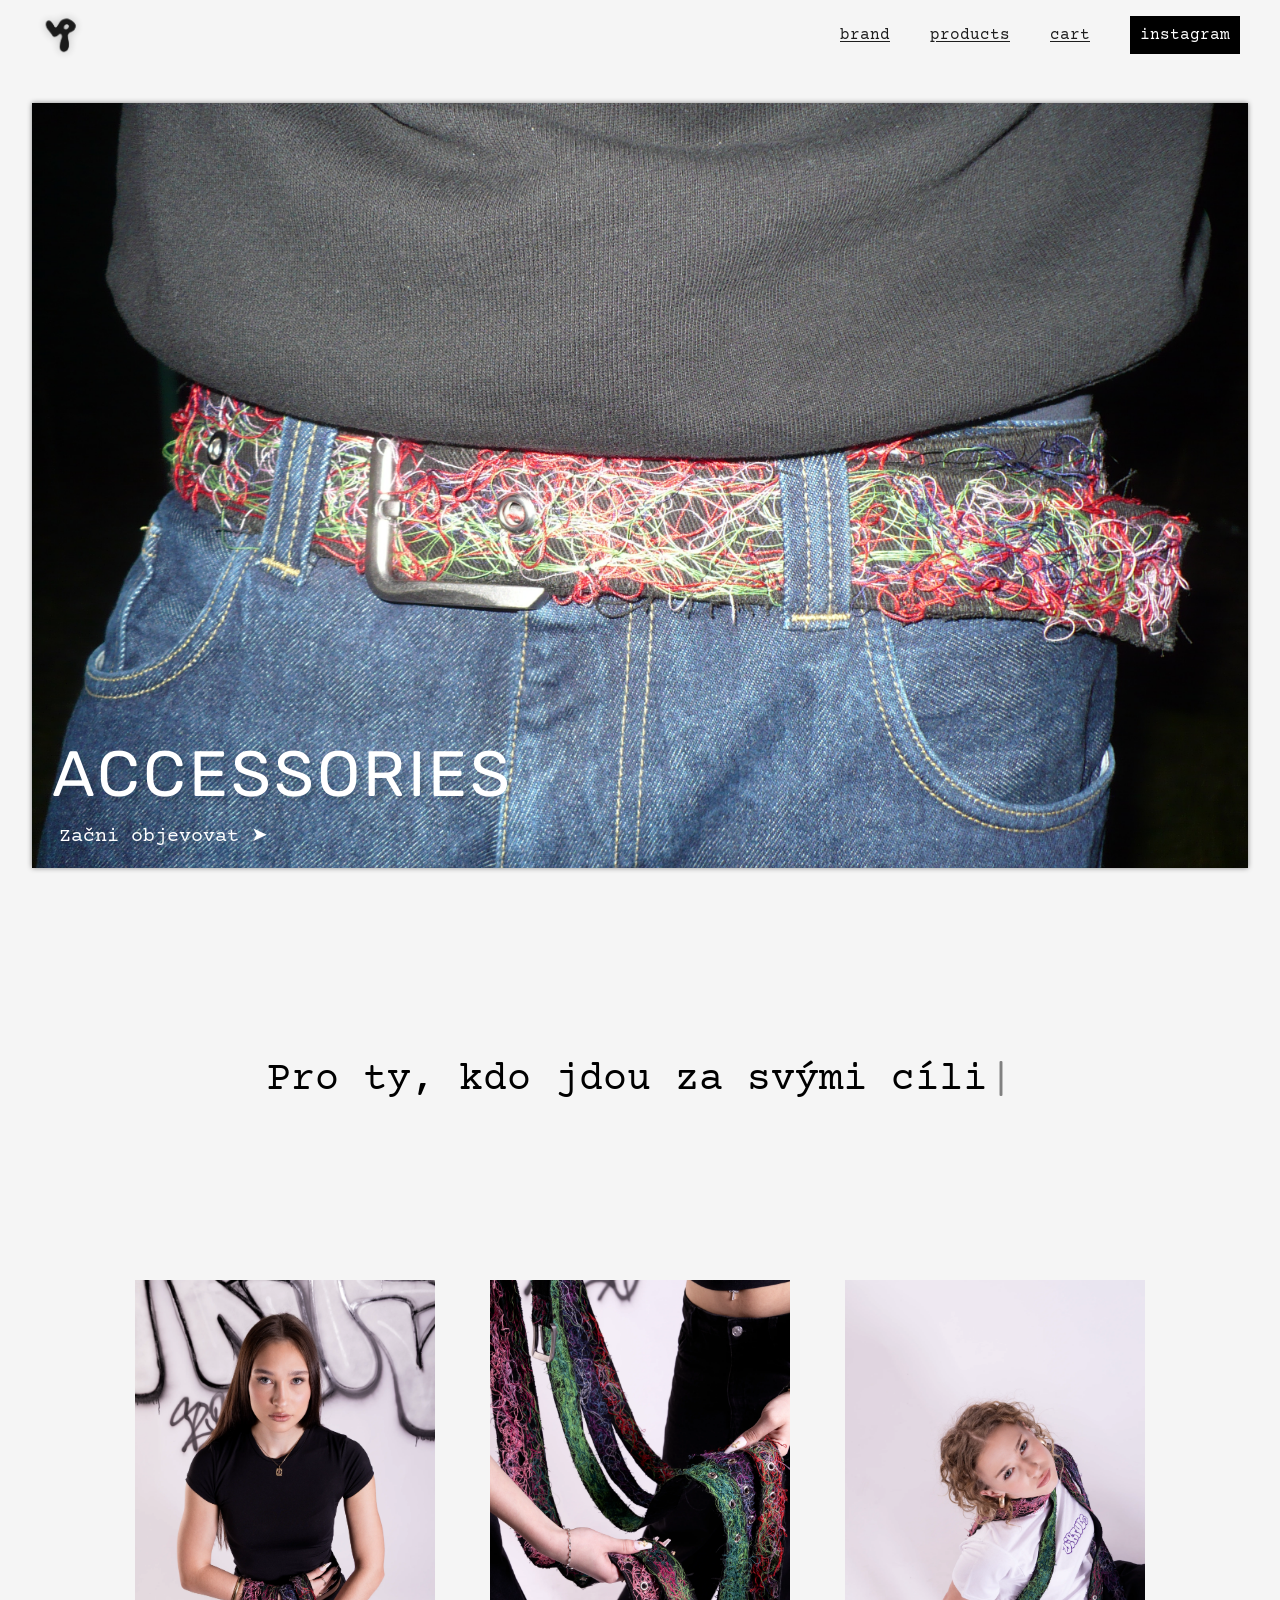
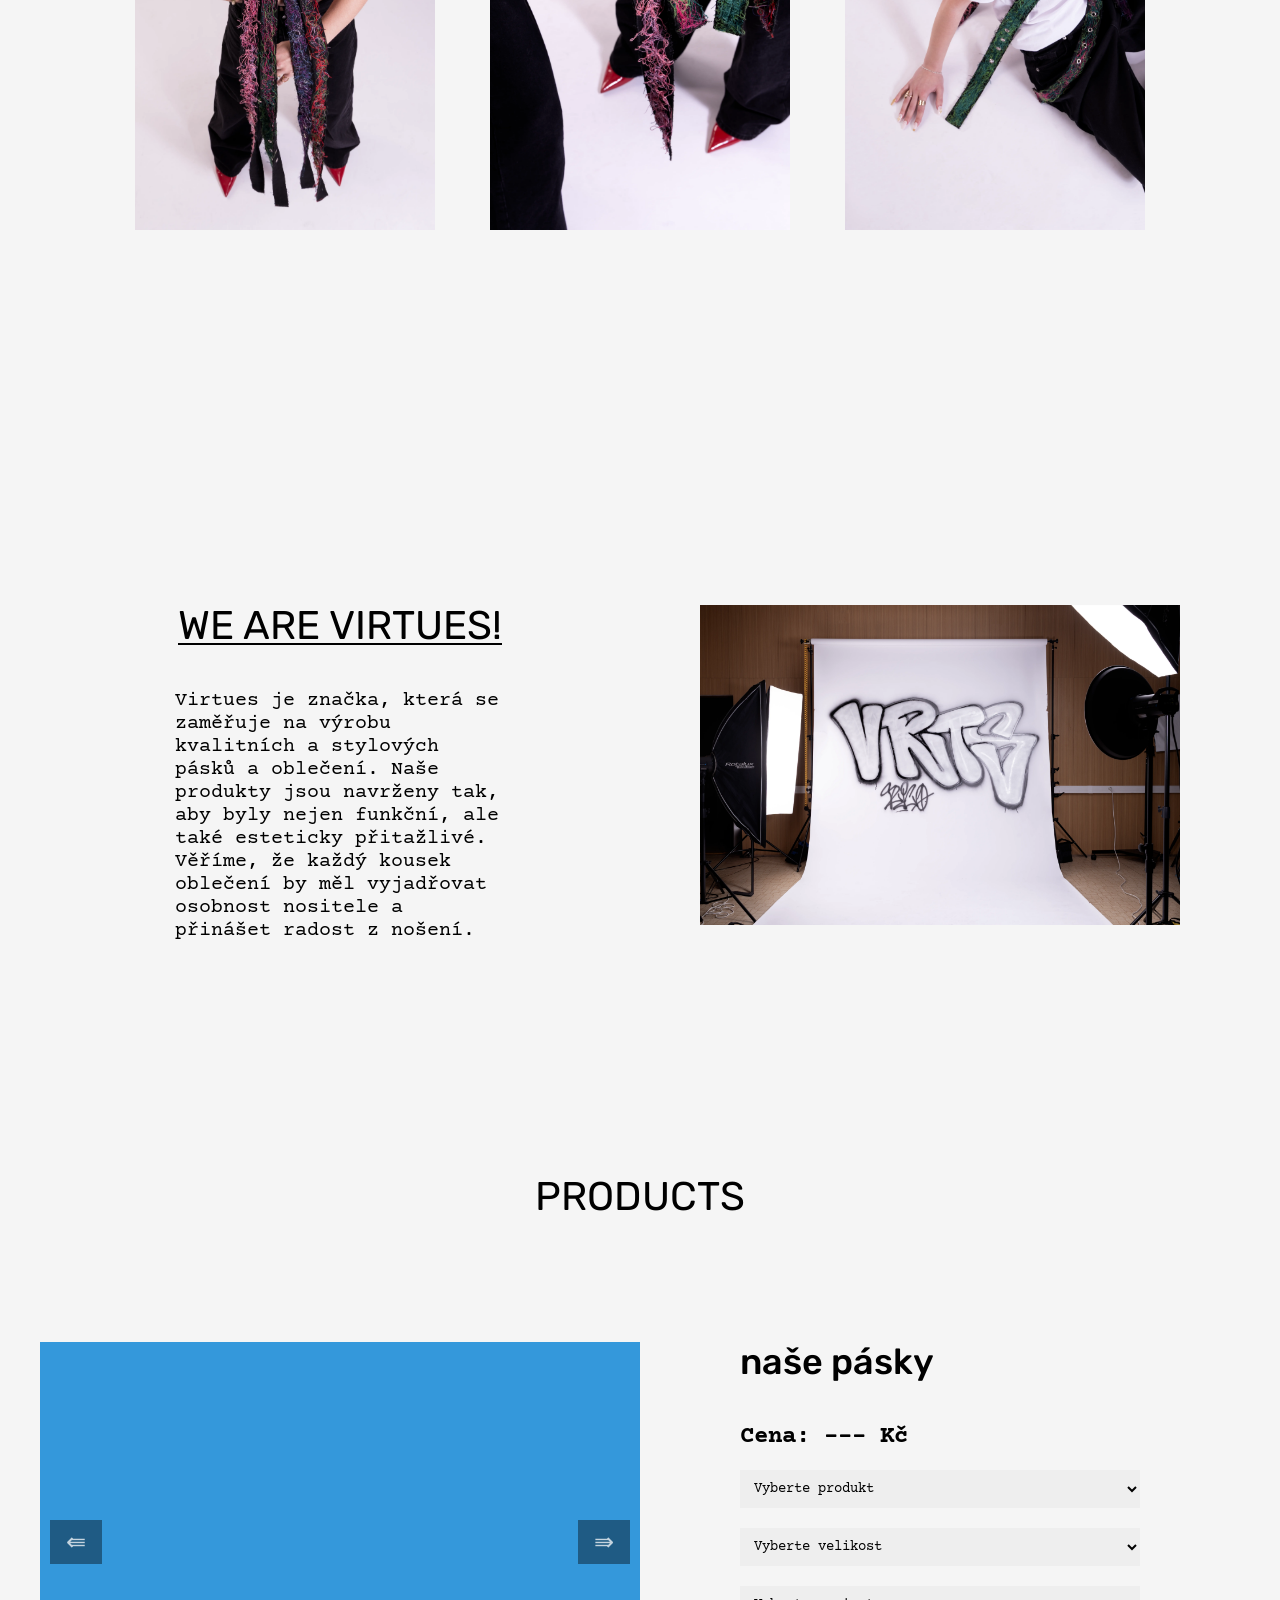
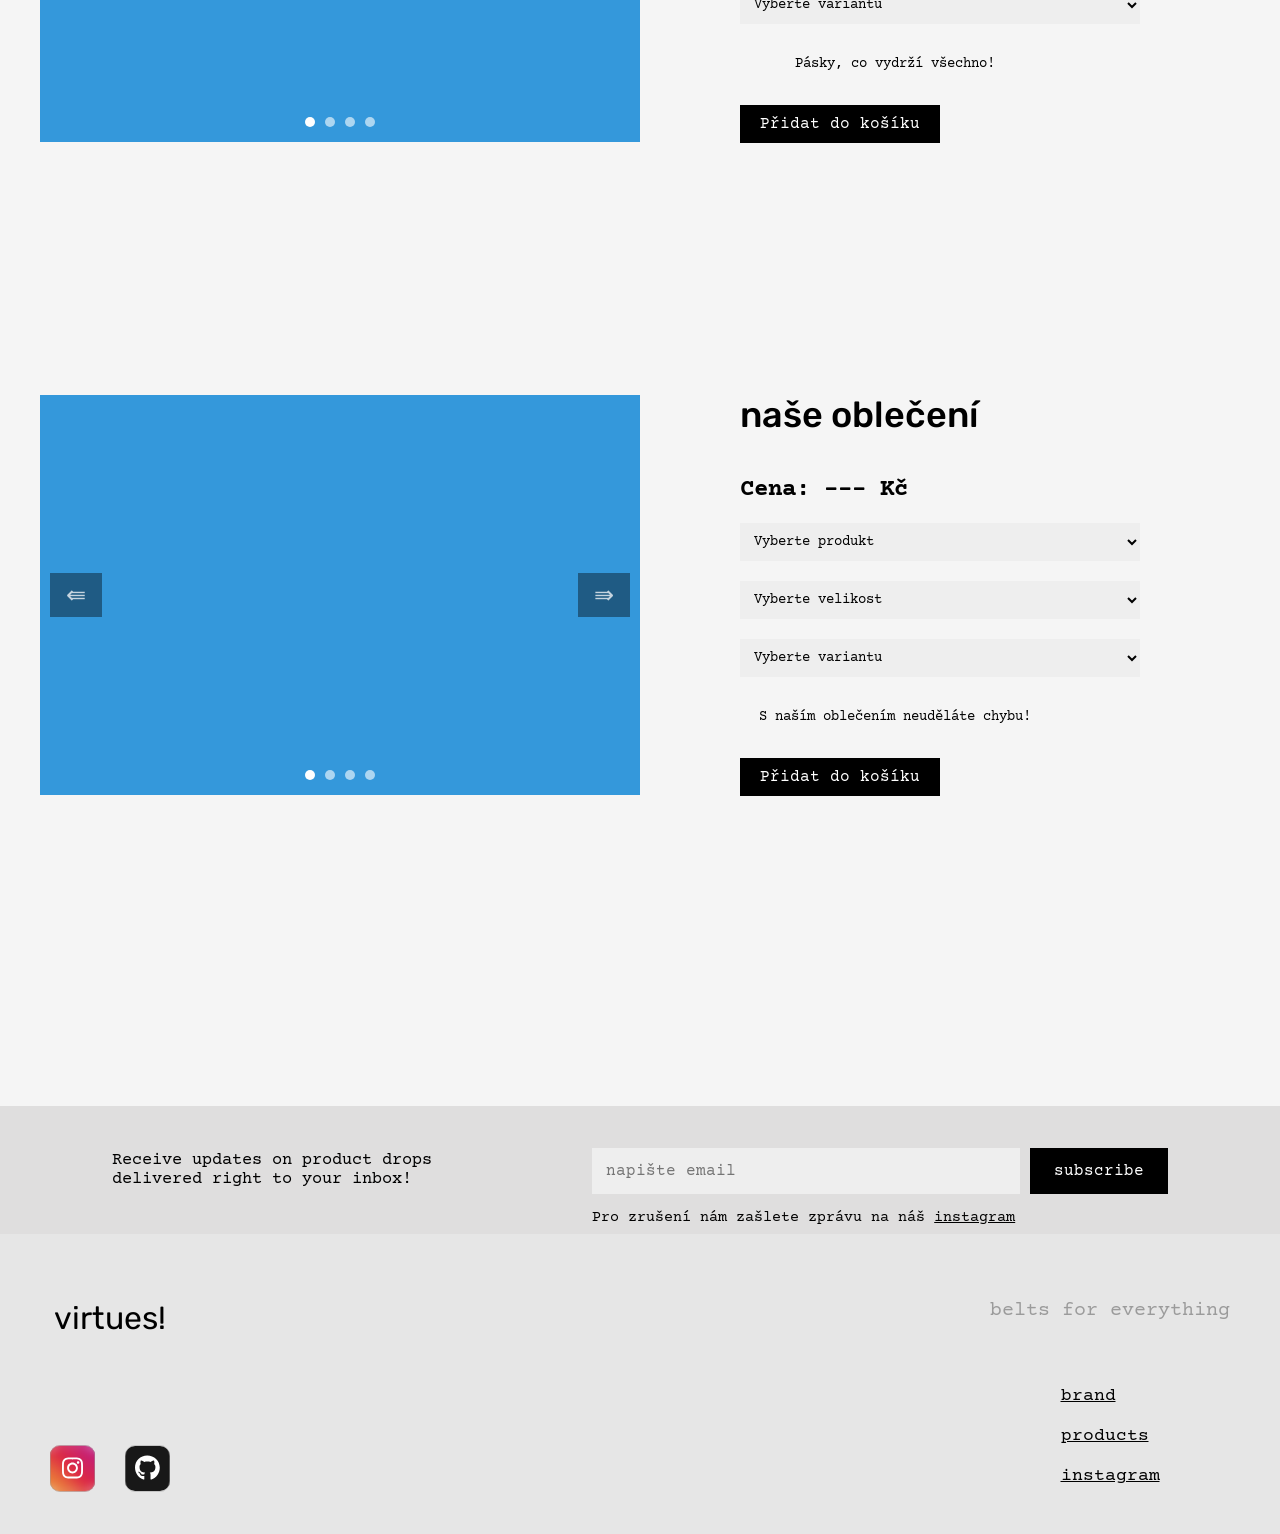
==== commit 4ccfec8f: "dadf" ====
--- a/index.html
+++ b/index.html
@@ -27,8 +27,8 @@
         </div>
         <div class="links">
           <div>
+            <li><a href="#about_text">brand</a></li>
             <li><a href="#products">products</a></li>
-            <li><a href="#about_text">brand</a></li>
             <li><a href="cart.html">cart</a></li>
             <li class="nav_instagram">
               <a href="https://www.instagram.com/virtues.cloth/" target="_blank"
@@ -179,7 +179,7 @@
 
     <a href="cart.html" class="cart" id="cart">
       <div class="cart_icon">
-        <img src="images/shopping_basket.svg" alt="shopping_cart" />
+        <img src="images/shopping_basket.svg" alt="shopping_cart" class="cartik"/>
       </div>
       <div class="cart_counter" id="cartCounter">0 položek</div>
     </a>
--- a/style.css
+++ b/style.css
@@ -986,6 +986,39 @@
   }
 }
 
-
-
-
+@keyframes houpani {
+  0%   { 
+    transform: rotate(0deg);
+    width: 24px;
+    height: 24px;
+  }
+  25%  { 
+    transform: rotate(-20deg);
+    width: 27px;
+    height: 27px;
+  }
+  50%  { 
+    transform: rotate(20deg);
+    width: 30px;
+    height: 30px;
+  }
+  75%  { 
+    transform: rotate(-20deg);
+    width: 27px;
+    height: 27px;
+  }
+  100% {
+    transform: rotate(0deg);
+    width: 24px;
+    height: 24px;
+  }
+}
+
+.houpat {
+  animation: houpani 0.6s ease;
+}
+
+
+
+
+
